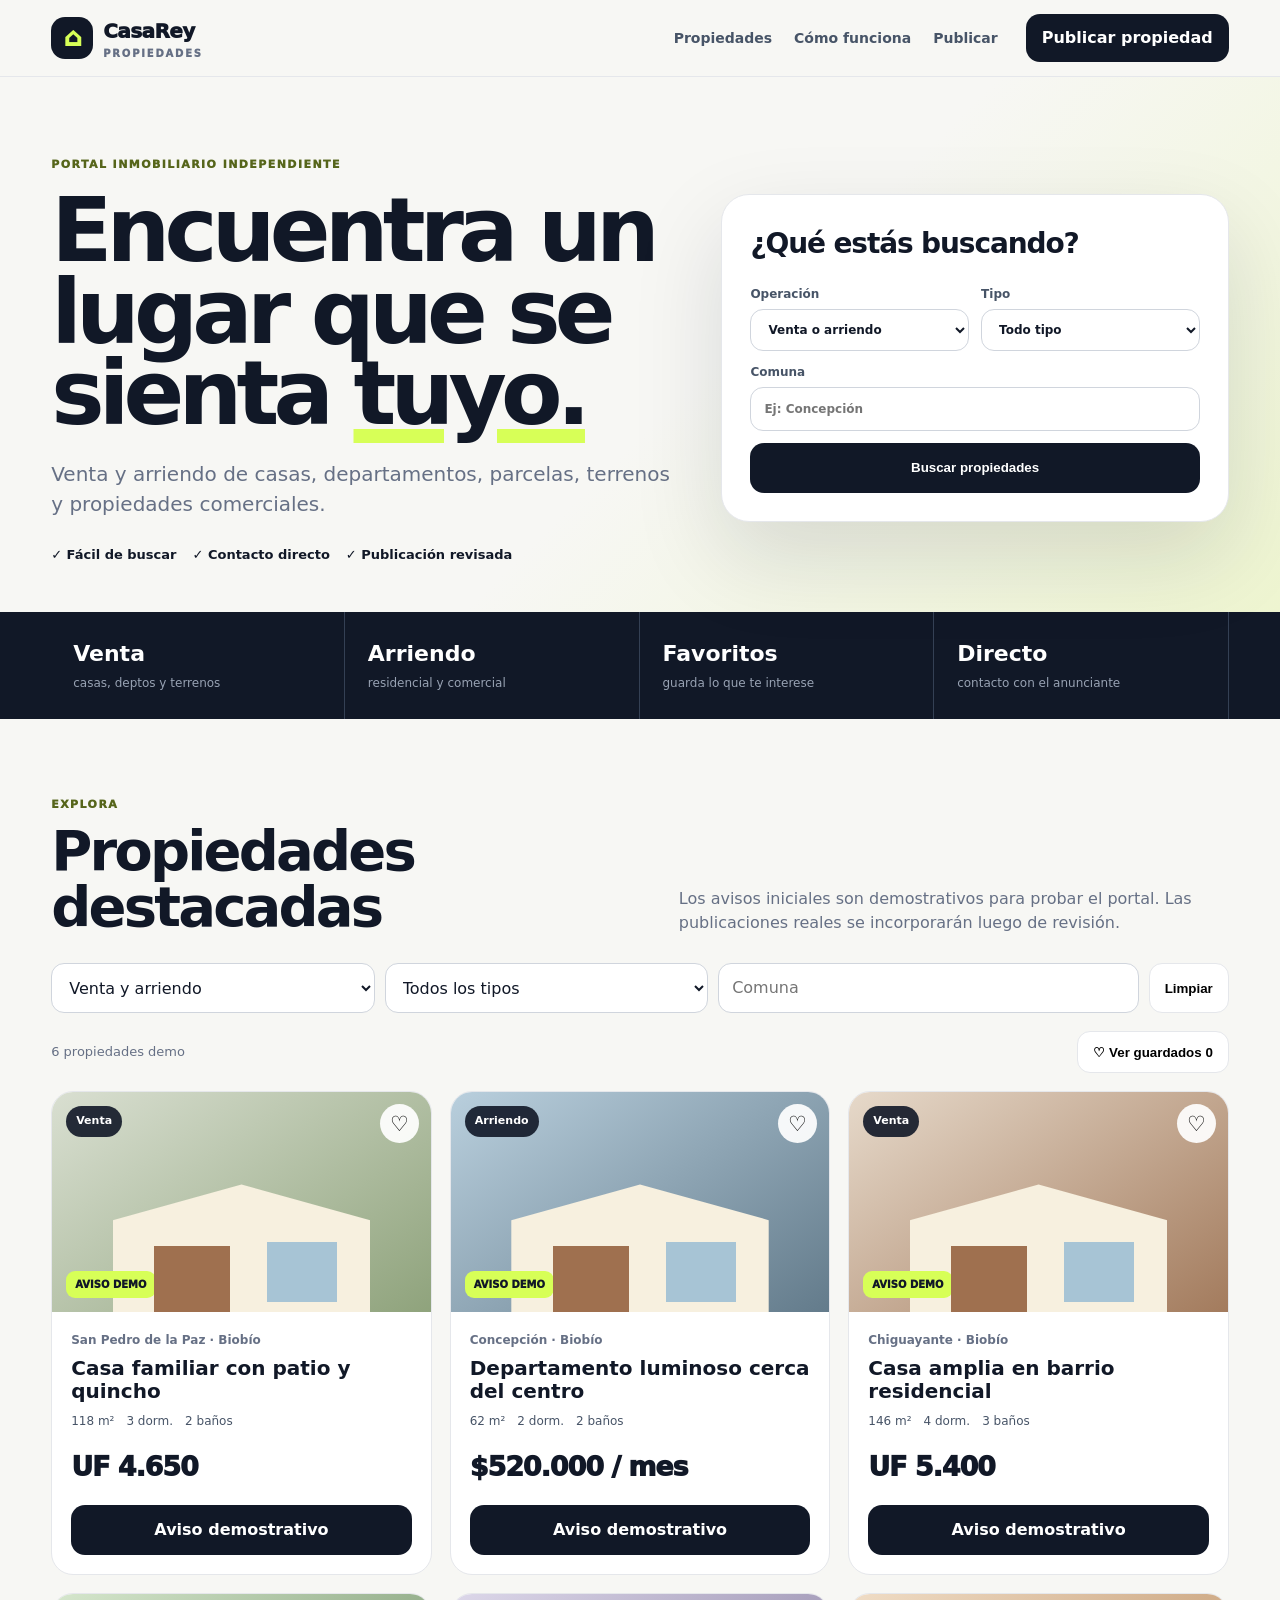
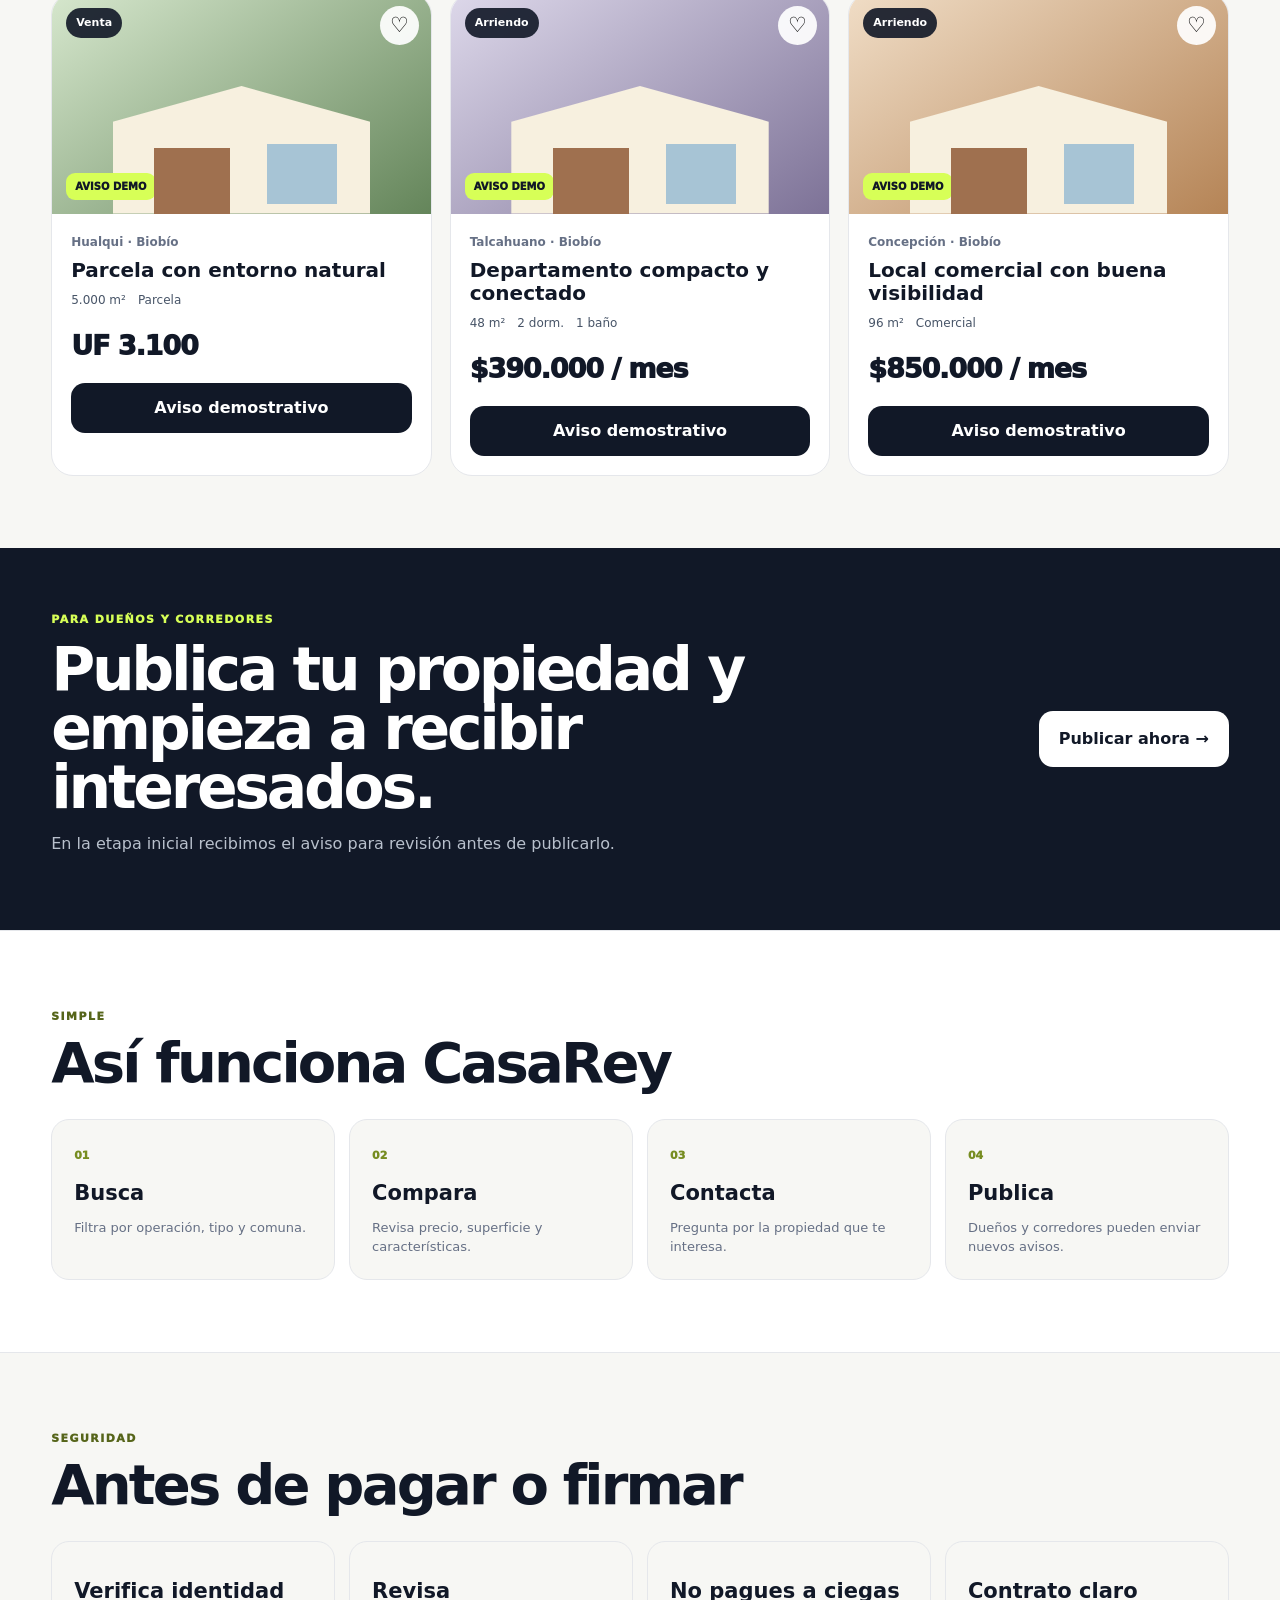
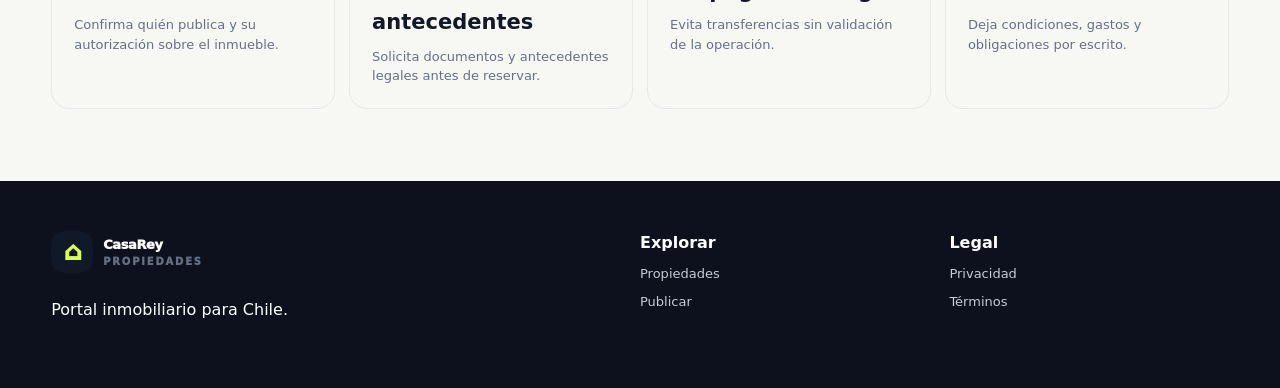
==== index.html @ 101a53eb "Polish demo listings and saved filter" ====
<!doctype html>
<html lang="es-CL"><head>
<meta charset="utf-8"><meta name="viewport" content="width=device-width,initial-scale=1">
<title>CasaRey | Casas, departamentos y arriendos en Chile</title>
<meta name="description" content="Portal para buscar y publicar casas, departamentos, parcelas, terrenos y propiedades comerciales en venta o arriendo.">
<link rel="canonical" href="https://propiedades.planfibra.cl/"><meta name="robots" content="index,follow,max-image-preview:large">
<link rel="icon" href="/assets/favicon.svg" type="image/svg+xml"><link rel="stylesheet" href="/assets/site.css?v=1">
</head><body>
<header class="top"><div class="wrap nav"><a class="brand" href="/"><span class="mark">⌂</span><span>CasaRey<small>Propiedades</small></span></a><nav><a href="#propiedades">Propiedades</a><a href="#como">Cómo funciona</a><a href="/publicar/">Publicar</a></nav><a class="publish" href="/publicar/">Publicar propiedad</a></div></header>
<main>
<section class="hero"><div class="wrap heroGrid"><div><span class="eyebrow">Portal inmobiliario independiente</span><h1>Encuentra un lugar que se sienta <em>tuyo.</em></h1><p class="lead">Venta y arriendo de casas, departamentos, parcelas, terrenos y propiedades comerciales.</p><div class="trust"><span>✓ Fácil de buscar</span><span>✓ Contacto directo</span><span>✓ Publicación revisada</span></div></div>
<aside class="heroPanel"><h2>¿Qué estás buscando?</h2><div class="searchGrid"><label>Operación<select id="heroOperation"><option value="">Venta o arriendo</option><option>Venta</option><option>Arriendo</option></select></label><label>Tipo<select id="heroType"><option value="">Todo tipo</option><option>Casa</option><option>Departamento</option><option>Parcela</option><option>Terreno</option><option>Comercial</option></select></label><label class="wide">Comuna<input id="heroCommune" placeholder="Ej: Concepción"></label><button class="primary wide" id="heroSearch">Buscar propiedades</button></div></aside></div></section>
<section class="stats"><div class="wrap statsGrid"><div><b>Venta</b><span>casas, deptos y terrenos</span></div><div><b>Arriendo</b><span>residencial y comercial</span></div><div><b>Favoritos</b><span>guarda lo que te interese</span></div><div><b>Directo</b><span>contacto con el anunciante</span></div></div></section><section id="propiedades" class="section"><div class="wrap">
<div class="sectionHead"><div><span class="eyebrow">Explora</span><h2>Propiedades destacadas</h2></div><p>Los avisos iniciales son demostrativos para probar el portal. Las publicaciones reales se incorporarán luego de revisión.</p></div>
<div class="filters"><select id="fOperation"><option value="">Venta y arriendo</option><option>Venta</option><option>Arriendo</option></select><select id="fType"><option value="">Todos los tipos</option><option>Casa</option><option>Departamento</option><option>Parcela</option><option>Terreno</option><option>Comercial</option></select><input id="fCommune" placeholder="Comuna"><button id="clearFilters">Limpiar</button></div>
<div class="resultLine"><span id="resultCount">6 propiedades demo</span><button id="savedBtn" class="savedBtn">♡ Ver guardados <b id="savedCount">0</b></button></div>
<div class="propertyGrid" id="propertyGrid">
<article class="card" data-id="CR001" data-operation="Venta" data-type="Casa" data-commune="San Pedro de la Paz"><div class="photo p1"><span class="badge">Venta</span><span class="demo">AVISO DEMO</span><button class="fav" data-fav="CR001">♡</button></div><div class="cardBody"><div class="location">San Pedro de la Paz · Biobío</div><h3>Casa familiar con patio y quincho</h3><div class="features"><span>118 m²</span><span>3 dorm.</span><span>2 baños</span></div><div class="price">UF 4.650</div><a class="primary full" href="#como">Aviso demostrativo</a></div></article>
<article class="card" data-id="CR002" data-operation="Arriendo" data-type="Departamento" data-commune="Concepción"><div class="photo p2"><span class="badge">Arriendo</span><span class="demo">AVISO DEMO</span><button class="fav" data-fav="CR002">♡</button></div><div class="cardBody"><div class="location">Concepción · Biobío</div><h3>Departamento luminoso cerca del centro</h3><div class="features"><span>62 m²</span><span>2 dorm.</span><span>2 baños</span></div><div class="price">$520.000 / mes</div><a class="primary full" href="#como">Aviso demostrativo</a></div></article>
<article class="card" data-id="CR003" data-operation="Venta" data-type="Casa" data-commune="Chiguayante"><div class="photo p3"><span class="badge">Venta</span><span class="demo">AVISO DEMO</span><button class="fav" data-fav="CR003">♡</button></div><div class="cardBody"><div class="location">Chiguayante · Biobío</div><h3>Casa amplia en barrio residencial</h3><div class="features"><span>146 m²</span><span>4 dorm.</span><span>3 baños</span></div><div class="price">UF 5.400</div><a class="primary full" href="#como">Aviso demostrativo</a></div></article>
<article class="card" data-id="CR004" data-operation="Venta" data-type="Parcela" data-commune="Hualqui"><div class="photo p4"><span class="badge">Venta</span><span class="demo">AVISO DEMO</span><button class="fav" data-fav="CR004">♡</button></div><div class="cardBody"><div class="location">Hualqui · Biobío</div><h3>Parcela con entorno natural</h3><div class="features"><span>5.000 m²</span><span>Parcela</span></div><div class="price">UF 3.100</div><a class="primary full" href="#como">Aviso demostrativo</a></div></article>
<article class="card" data-id="CR005" data-operation="Arriendo" data-type="Departamento" data-commune="Talcahuano"><div class="photo p5"><span class="badge">Arriendo</span><span class="demo">AVISO DEMO</span><button class="fav" data-fav="CR005">♡</button></div><div class="cardBody"><div class="location">Talcahuano · Biobío</div><h3>Departamento compacto y conectado</h3><div class="features"><span>48 m²</span><span>2 dorm.</span><span>1 baño</span></div><div class="price">$390.000 / mes</div><a class="primary full" href="#como">Aviso demostrativo</a></div></article>
<article class="card" data-id="CR006" data-operation="Arriendo" data-type="Comercial" data-commune="Concepción"><div class="photo p6"><span class="badge">Arriendo</span><span class="demo">AVISO DEMO</span><button class="fav" data-fav="CR006">♡</button></div><div class="cardBody"><div class="location">Concepción · Biobío</div><h3>Local comercial con buena visibilidad</h3><div class="features"><span>96 m²</span><span>Comercial</span></div><div class="price">$850.000 / mes</div><a class="primary full" href="#como">Aviso demostrativo</a></div></article>
</div></div></section><section class="ownerCta"><div class="wrap ownerGrid"><div><span class="eyebrow light">Para dueños y corredores</span><h2>Publica tu propiedad y empieza a recibir interesados.</h2><p>En la etapa inicial recibimos el aviso para revisión antes de publicarlo.</p></div><a class="whiteBtn" href="/publicar/">Publicar ahora →</a></div></section>
<section id="como" class="section alt"><div class="wrap"><div class="sectionHead"><div><span class="eyebrow">Simple</span><h2>Así funciona CasaRey</h2></div></div><div class="steps"><article><span>01</span><h3>Busca</h3><p>Filtra por operación, tipo y comuna.</p></article><article><span>02</span><h3>Compara</h3><p>Revisa precio, superficie y características.</p></article><article><span>03</span><h3>Contacta</h3><p>Pregunta por la propiedad que te interesa.</p></article><article><span>04</span><h3>Publica</h3><p>Dueños y corredores pueden enviar nuevos avisos.</p></article></div></div></section>
<section class="section"><div class="wrap"><div class="sectionHead"><div><span class="eyebrow">Seguridad</span><h2>Antes de pagar o firmar</h2></div></div><div class="steps"><article><h3>Verifica identidad</h3><p>Confirma quién publica y su autorización sobre el inmueble.</p></article><article><h3>Revisa antecedentes</h3><p>Solicita documentos y antecedentes legales antes de reservar.</p></article><article><h3>No pagues a ciegas</h3><p>Evita transferencias sin validación de la operación.</p></article><article><h3>Contrato claro</h3><p>Deja condiciones, gastos y obligaciones por escrito.</p></article></div></div></section>
</main>
<footer><div class="wrap footerGrid"><div><a class="brand footerBrand" href="/"><span class="mark">⌂</span><span>CasaRey<small>Propiedades</small></span></a><p>Portal inmobiliario para Chile.</p></div><div><b>Explorar</b><a href="#propiedades">Propiedades</a><a href="/publicar/">Publicar</a></div><div><b>Legal</b><a href="/legal/privacidad/">Privacidad</a><a href="/legal/terminos/">Términos</a></div></div></footer>
<script src="/assets/app.js?v=1" defer></script>
</body></html>
---- assets/site.css ----
:root{--ink:#111827;--muted:#667085;--bg:#f7f7f4;--panel:#fff;--line:#e5e7eb;--accent:#d7ff57;--radius:22px}*{box-sizing:border-box}html{scroll-behavior:smooth}body{margin:0;background:var(--bg);color:var(--ink);font-family:Inter,ui-sans-serif,system-ui,-apple-system,Segoe UI,Roboto,Arial,sans-serif;line-height:1.5}.wrap{width:min(1180px,92%);margin:auto}a{color:inherit}.top{position:sticky;top:0;z-index:30;background:rgba(247,247,244,.94);backdrop-filter:blur(16px);border-bottom:1px solid var(--line)}.nav{height:76px;display:flex;align-items:center;gap:28px}.brand{display:flex;align-items:center;gap:10px;text-decoration:none;font-weight:950;font-size:20px;letter-spacing:-.03em}.brand small{display:block;font-size:10px;letter-spacing:.18em;text-transform:uppercase;color:var(--muted)}.mark{display:grid;place-items:center;width:42px;height:42px;border-radius:14px;background:var(--ink);color:var(--accent);font-size:25px}.nav nav{display:flex;align-items:center;gap:22px;margin-left:auto}.nav nav a{font-size:14px;font-weight:750;text-decoration:none;color:#475467}.publish,.primary,.whiteBtn{display:inline-flex;align-items:center;justify-content:center;border:0;border-radius:14px;font-weight:900;text-decoration:none;cursor:pointer}.publish{padding:12px 16px;background:var(--ink);color:#fff}.hero{padding:74px 0 48px;background:linear-gradient(135deg,#f7f7f4 55%,#eef5d0)}.heroGrid{display:grid;grid-template-columns:1.1fr .9fr;gap:50px;align-items:center}.eyebrow{display:inline-block;font-size:11px;font-weight:950;letter-spacing:.13em;text-transform:uppercase;color:#56651a}.eyebrow.light{color:var(--accent)}h1{font-size:clamp(52px,7vw,90px);line-height:.91;letter-spacing:-.065em;margin:15px 0 24px;max-width:760px}h1 em{font-style:normal;text-decoration:underline;text-decoration-color:var(--accent);text-decoration-thickness:.16em;text-underline-offset:.06em}.lead{font-size:20px;color:var(--muted);max-width:700px}.trust{display:flex;gap:16px;flex-wrap:wrap;margin-top:26px;font-size:13px;font-weight:800}.heroPanel{padding:28px;background:#fff;border:1px solid var(--line);border-radius:28px;box-shadow:0 35px 90px rgba(17,24,39,.13)}.heroPanel h2{font-size:28px;margin:0 0 20px;letter-spacing:-.04em}.searchGrid{display:grid;grid-template-columns:1fr 1fr;gap:12px}.searchGrid .wide{grid-column:1/-1}label{display:grid;gap:6px;font-size:12px;font-weight:850;color:#475467}input,select,textarea{width:100%;border:1px solid #d0d5dd;background:#fff;border-radius:13px;padding:12px 13px;font:inherit;color:var(--ink);outline:none}.primary{min-height:50px;padding:0 18px;background:var(--ink);color:#fff}.full{width:100%}.stats{background:var(--ink);color:#fff}.statsGrid{display:grid;grid-template-columns:repeat(4,1fr);gap:1px}.statsGrid>div{padding:25px 22px;border-right:1px solid #344054}.stats b{display:block;font-size:22px}.stats span{font-size:12px;color:#98a2b3}.section{padding:72px 0}.section.alt{background:#fff;border-block:1px solid var(--line)}.sectionHead{display:flex;justify-content:space-between;align-items:end;gap:30px;margin-bottom:28px}.sectionHead h2{font-size:clamp(34px,4.5vw,56px);line-height:1;letter-spacing:-.05em;margin:8px 0 0}.sectionHead p{max-width:550px;color:var(--muted);margin:0}.filters{display:grid;grid-template-columns:1fr 1fr 1.3fr auto;gap:10px;margin-bottom:14px}.filters button,.savedBtn{border:1px solid var(--line);border-radius:13px;background:#fff;padding:0 15px;font-weight:800;cursor:pointer}.savedBtn{min-height:42px}.resultLine{display:flex;justify-content:space-between;align-items:center;margin:18px 0;color:var(--muted);font-size:13px}.propertyGrid{display:grid;grid-template-columns:repeat(3,1fr);gap:18px}.card{background:#fff;border:1px solid var(--line);border-radius:var(--radius);overflow:hidden;transition:.2s transform,.2s box-shadow}.card:hover{transform:translateY(-3px);box-shadow:0 20px 50px rgba(17,24,39,.09)}.photo{height:220px;position:relative;overflow:hidden;background:linear-gradient(145deg,#d9dfd1,#8fa37c)}.photo:before{content:"";position:absolute;left:16%;right:16%;bottom:0;height:58%;background:#f7f0df;clip-path:polygon(0 28%,50% 0,100% 28%,100% 100%,0 100%)}.photo:after{content:"";position:absolute;left:27%;bottom:0;width:20%;height:30%;background:#9f704f;box-shadow:110px -7px 0 -3px #a7c4d5}.photo.p2{background:linear-gradient(145deg,#b9cfdd,#637b8b)}.photo.p3{background:linear-gradient(145deg,#e6d9ca,#a37b5d)}.photo.p4{background:linear-gradient(145deg,#d6e7cd,#64855a)}.photo.p5{background:linear-gradient(145deg,#ddd8ea,#7d7297)}.photo.p6{background:linear-gradient(145deg,#f0ddc6,#b58456)}.badge{position:absolute;top:14px;left:14px;background:rgba(17,24,39,.9);color:#fff;padding:7px 10px;border-radius:999px;font-size:11px;font-weight:900}.demo{position:absolute;bottom:14px;left:14px;background:var(--accent);padding:6px 9px;border-radius:9px;font-size:10px;font-weight:950}.fav{position:absolute;top:12px;right:12px;width:39px;height:39px;border:0;border-radius:50%;background:rgba(255,255,255,.92);font-size:21px;cursor:pointer}.fav.active{background:var(--accent)}.cardBody{padding:19px}.location{font-size:12px;color:var(--muted);font-weight:750}.card h3{font-size:20px;line-height:1.15;margin:8px 0 9px}.features{display:flex;gap:12px;flex-wrap:wrap;font-size:12px;color:#475467}.price{font-size:27px;font-weight:950;letter-spacing:-.04em;margin:17px 0}.ownerCta{padding:58px 0;background:var(--ink);color:#fff}.ownerGrid{display:flex;align-items:center;justify-content:space-between;gap:40px}.ownerCta h2{font-size:clamp(34px,5vw,60px);letter-spacing:-.055em;line-height:.98;margin:10px 0 14px;max-width:850px}.ownerCta p{color:#b8c0cc}.whiteBtn{background:#fff;color:var(--ink);padding:16px 20px;white-space:nowrap}.steps{display:grid;grid-template-columns:repeat(4,1fr);gap:14px}.steps article{padding:22px;border:1px solid var(--line);border-radius:18px;background:var(--bg)}.steps span{font-size:11px;font-weight:950;color:#778d21}.steps h3{font-size:21px;margin:12px 0 8px}.steps p{color:var(--muted);font-size:13px;margin:0}footer{padding:50px 0;background:#0c111d;color:#fff}.footerGrid{display:grid;grid-template-columns:2fr 1fr 1fr;gap:30px}.footerGrid>div{display:grid;align-content:start;gap:9px}.footerGrid a{font-size:13px;color:#c6cbd4;text-decoration:none}.footerBrand{color:#fff!important}@media(max-width:950px){.heroGrid{grid-template-columns:1fr}.propertyGrid{grid-template-columns:1fr 1fr}.filters{grid-template-columns:1fr 1fr}.steps{grid-template-columns:1fr 1fr}.nav nav{display:none}}@media(max-width:640px){.hero{padding-top:48px}.heroPanel{padding:20px}.searchGrid,.propertyGrid,.steps,.statsGrid,.footerGrid{grid-template-columns:1fr}.statsGrid>div{border-right:0;border-bottom:1px solid #344054}.filters{grid-template-columns:1fr}.sectionHead,.ownerGrid{display:block}.sectionHead p{margin-top:12px}.whiteBtn{margin-top:16px}.publish{font-size:12px;padding:10px 12px}.photo{height:200px}}
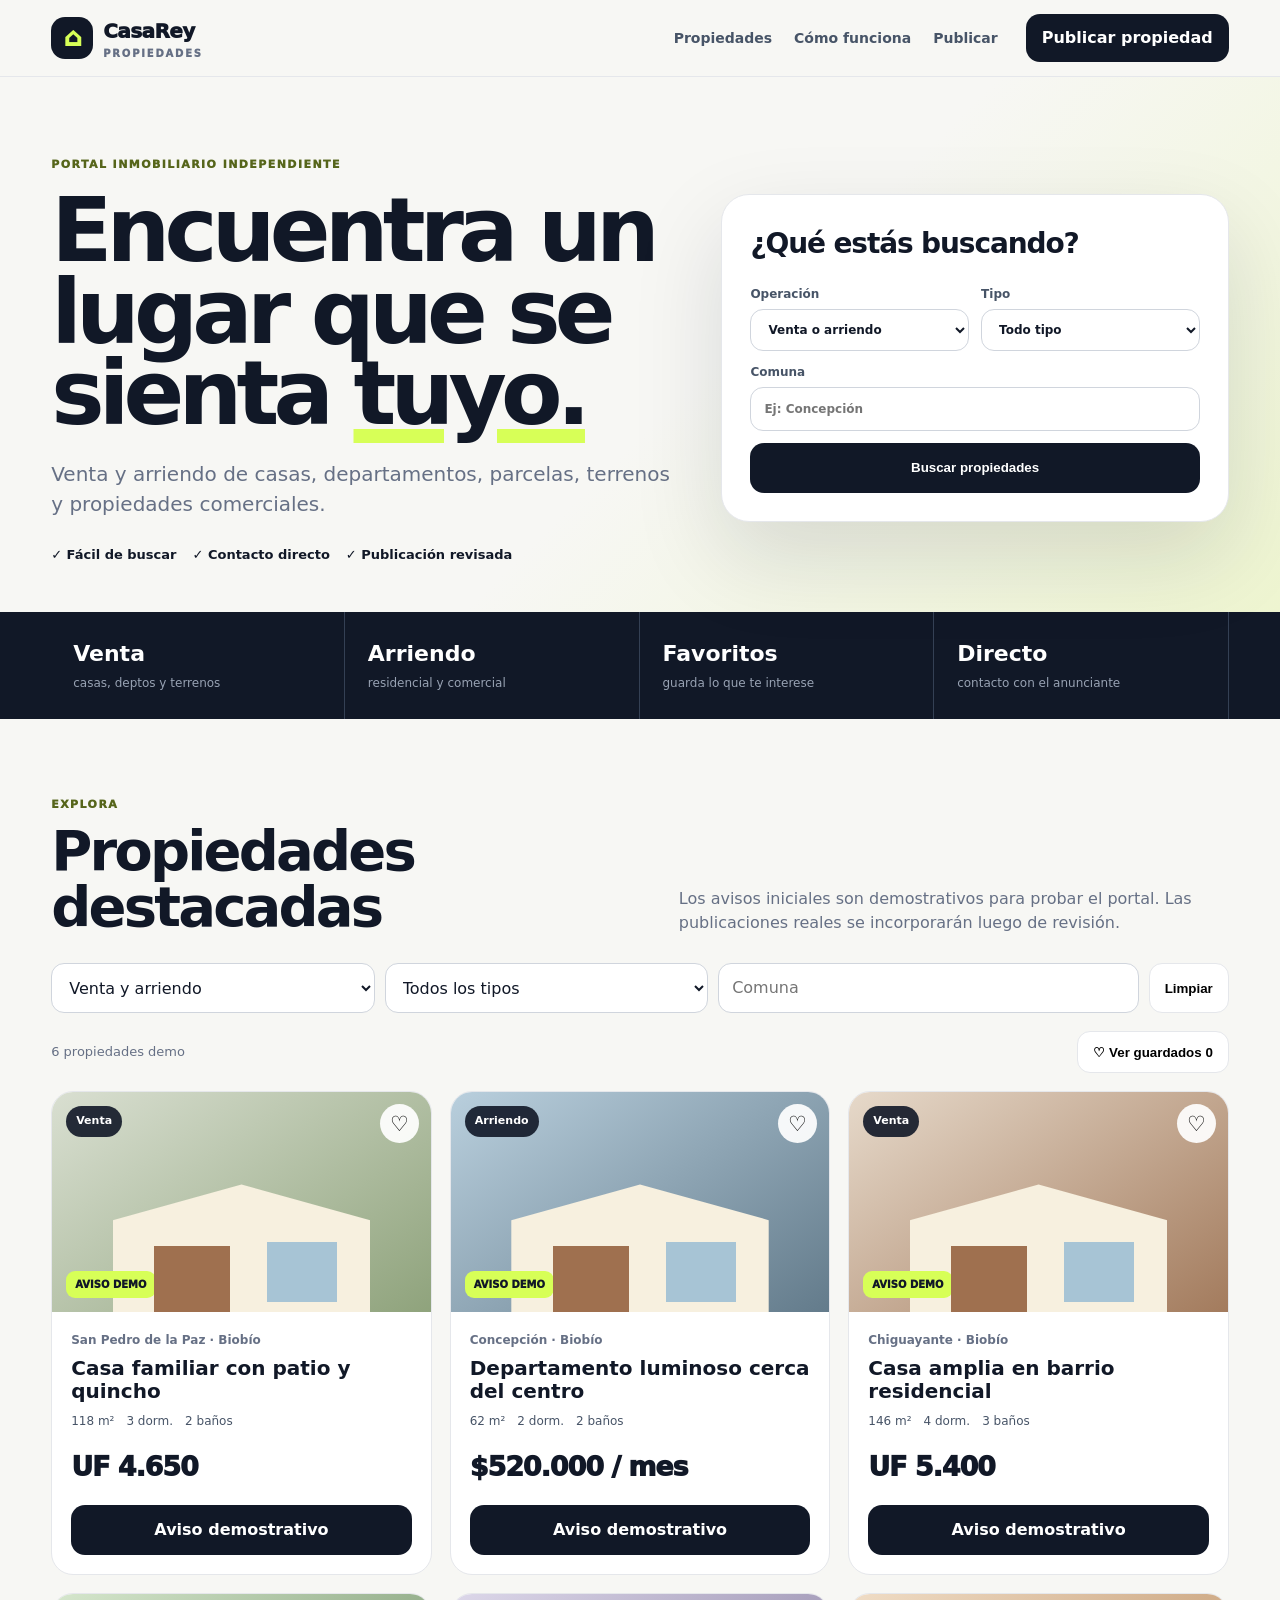
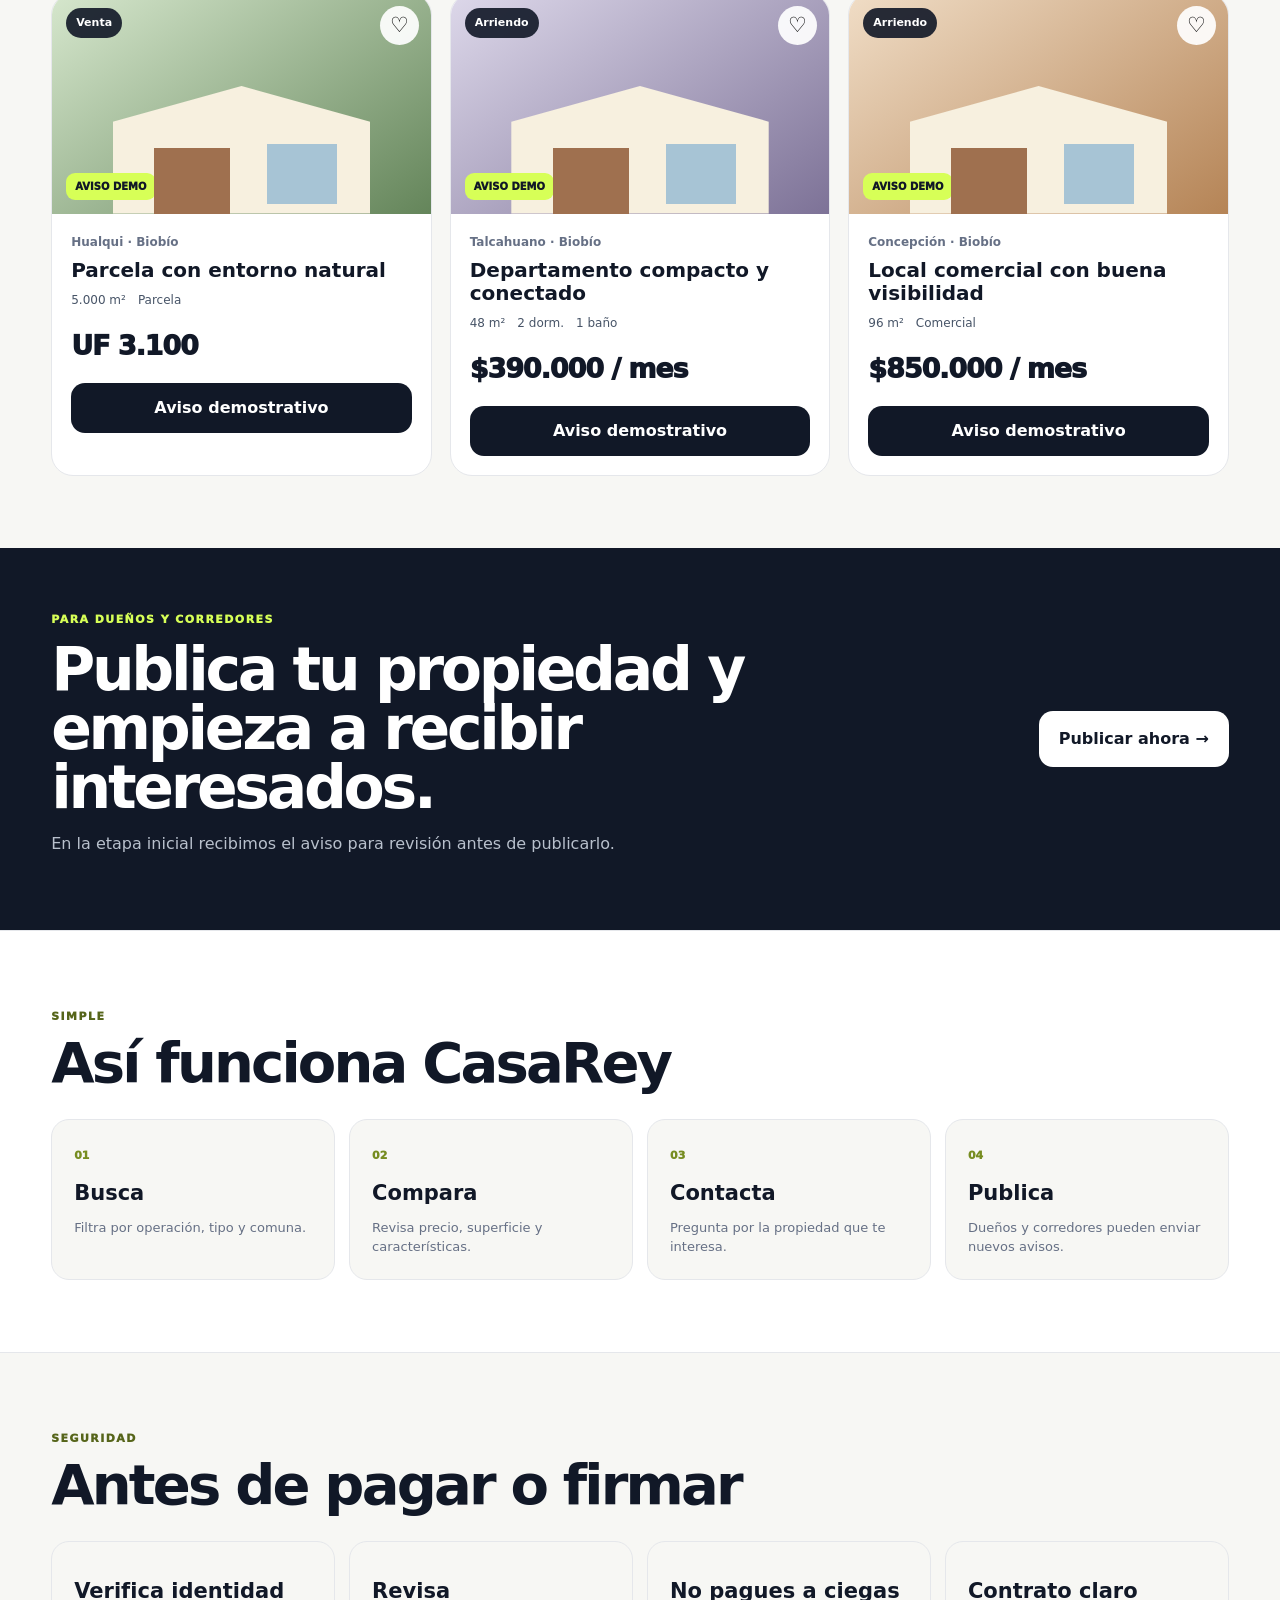
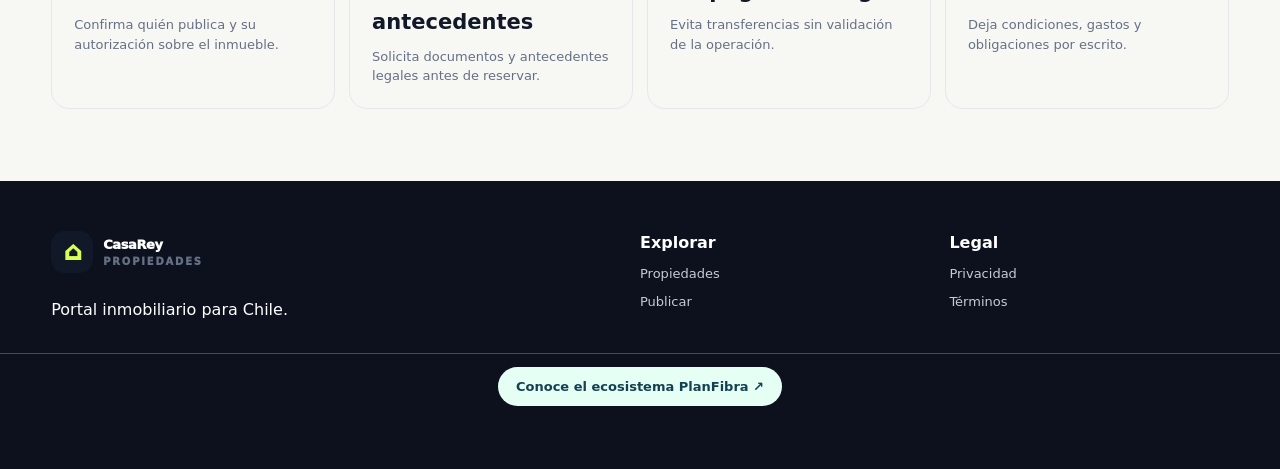
==== commit 86ef6eff: "Add ecosystem link to CasaRey site footers" ====
--- a/index.html
+++ b/index.html
@@ -25,6 +25,6 @@
 <section id="como" class="section alt"><div class="wrap"><div class="sectionHead"><div><span class="eyebrow">Simple</span><h2>Así funciona CasaRey</h2></div></div><div class="steps"><article><span>01</span><h3>Busca</h3><p>Filtra por operación, tipo y comuna.</p></article><article><span>02</span><h3>Compara</h3><p>Revisa precio, superficie y características.</p></article><article><span>03</span><h3>Contacta</h3><p>Pregunta por la propiedad que te interesa.</p></article><article><span>04</span><h3>Publica</h3><p>Dueños y corredores pueden enviar nuevos avisos.</p></article></div></div></section>
 <section class="section"><div class="wrap"><div class="sectionHead"><div><span class="eyebrow">Seguridad</span><h2>Antes de pagar o firmar</h2></div></div><div class="steps"><article><h3>Verifica identidad</h3><p>Confirma quién publica y su autorización sobre el inmueble.</p></article><article><h3>Revisa antecedentes</h3><p>Solicita documentos y antecedentes legales antes de reservar.</p></article><article><h3>No pagues a ciegas</h3><p>Evita transferencias sin validación de la operación.</p></article><article><h3>Contrato claro</h3><p>Deja condiciones, gastos y obligaciones por escrito.</p></article></div></div></section>
 </main>
-<footer><div class="wrap footerGrid"><div><a class="brand footerBrand" href="/"><span class="mark">⌂</span><span>CasaRey<small>Propiedades</small></span></a><p>Portal inmobiliario para Chile.</p></div><div><b>Explorar</b><a href="#propiedades">Propiedades</a><a href="/publicar/">Publicar</a></div><div><b>Legal</b><a href="/legal/privacidad/">Privacidad</a><a href="/legal/terminos/">Términos</a></div></div></footer>
+<footer><div class="wrap footerGrid"><div><a class="brand footerBrand" href="/"><span class="mark">⌂</span><span>CasaRey<small>Propiedades</small></span></a><p>Portal inmobiliario para Chile.</p></div><div><b>Explorar</b><a href="#propiedades">Propiedades</a><a href="/publicar/">Publicar</a></div><div><b>Legal</b><a href="/legal/privacidad/">Privacidad</a><a href="/legal/terminos/">Términos</a></div></div><div data-pf-eco-footer="20261016" style="grid-column:1/-1;width:100%;text-align:center;margin:15px auto 0;padding:13px 10px;border-top:1px solid rgba(180,195,210,.32)"><a href="https://planfibra.cl/ecosistema/" style="display:inline-block;padding:10px 18px;border-radius:90px;background:#e6fff4;color:#134153;text-decoration:none;font:700 13px/1.5 system-ui,Segoe UI,sans-serif">Conoce el ecosistema PlanFibra ↗</a></div></footer>
 <script src="/assets/app.js?v=1" defer></script>
 </body></html>
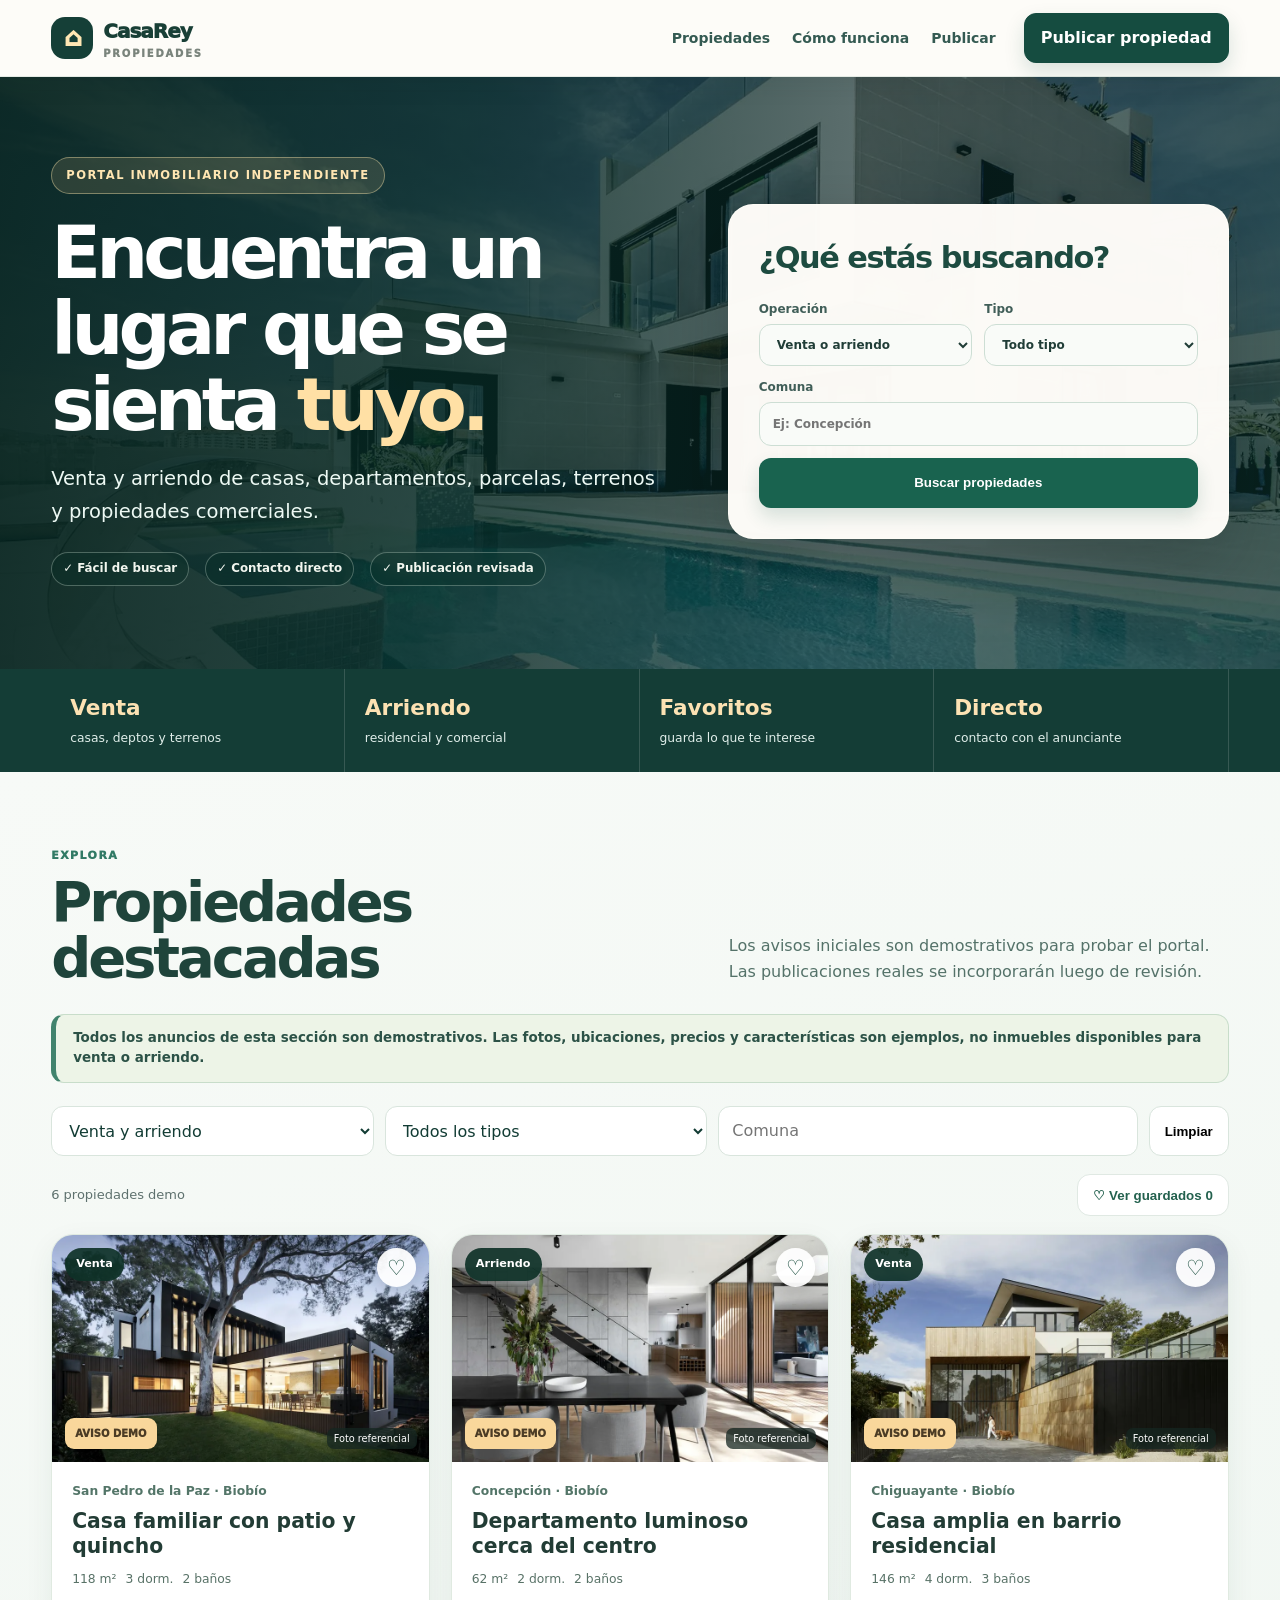
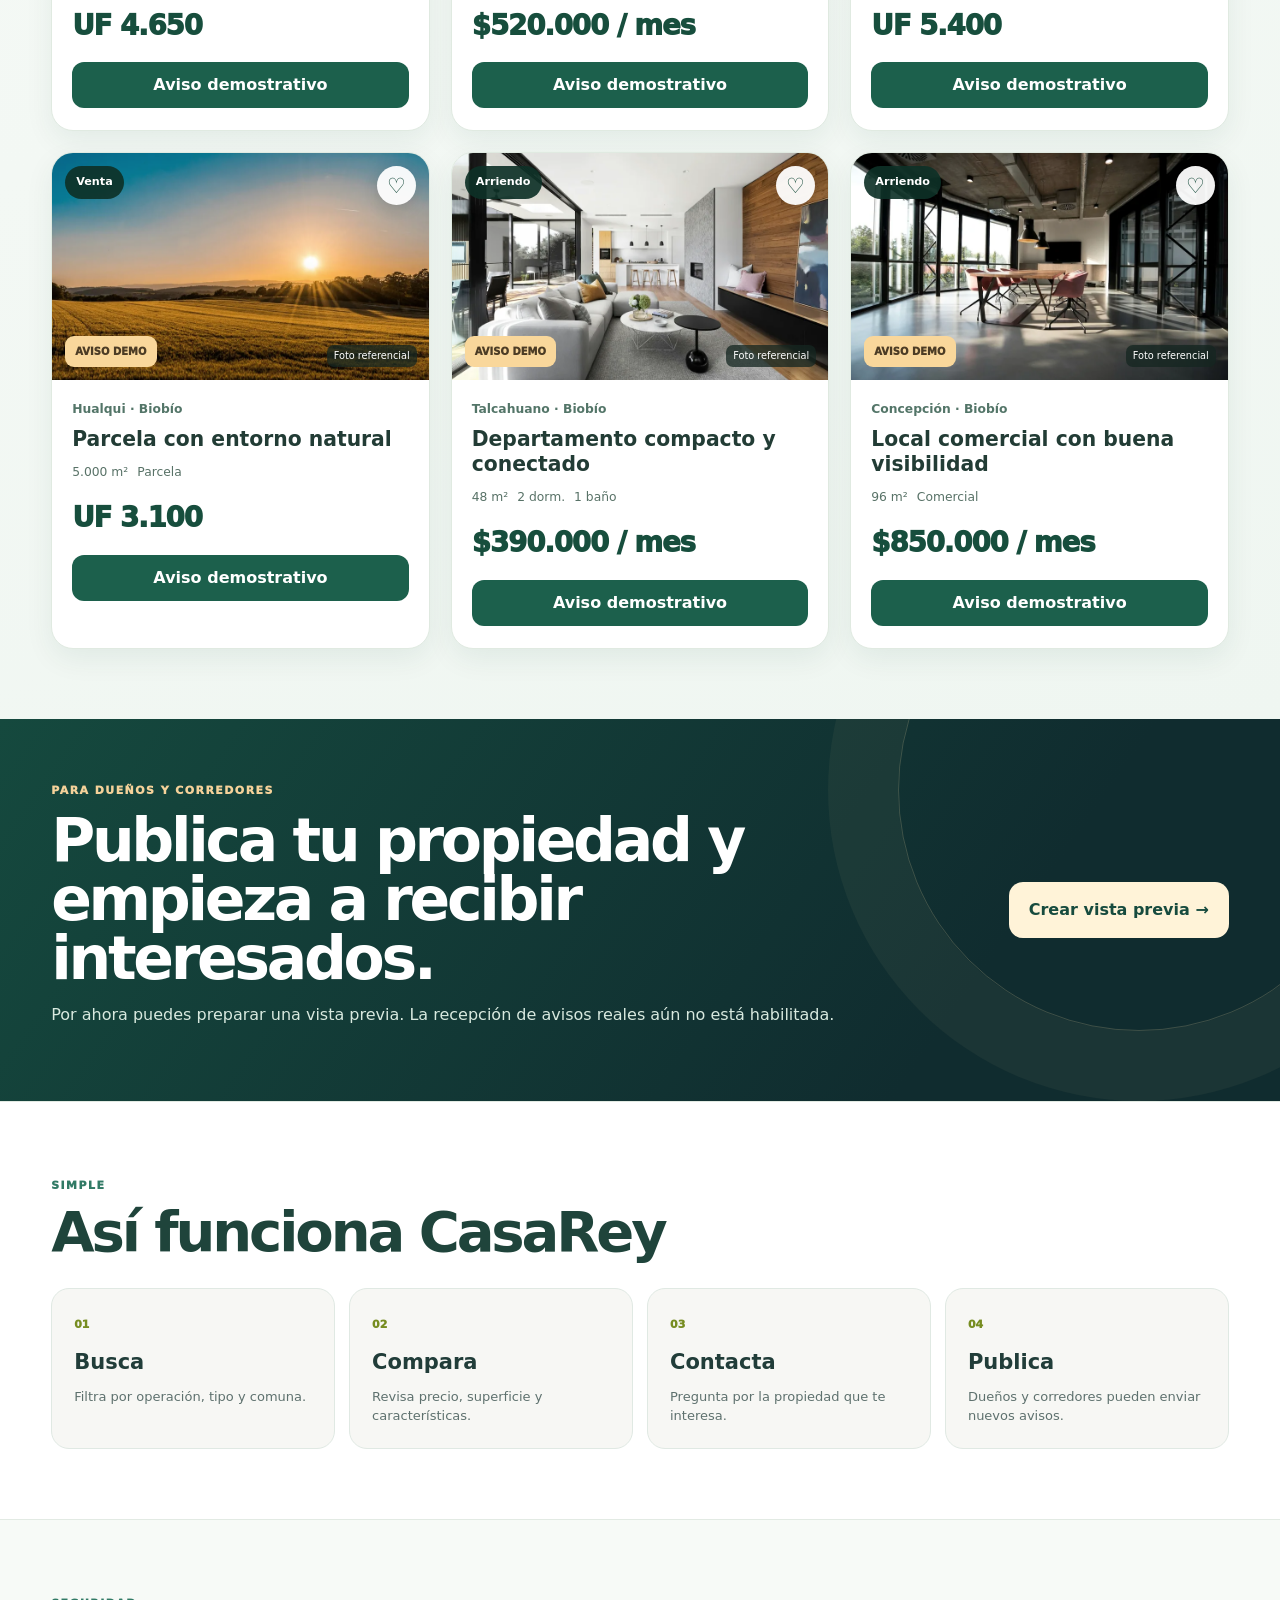
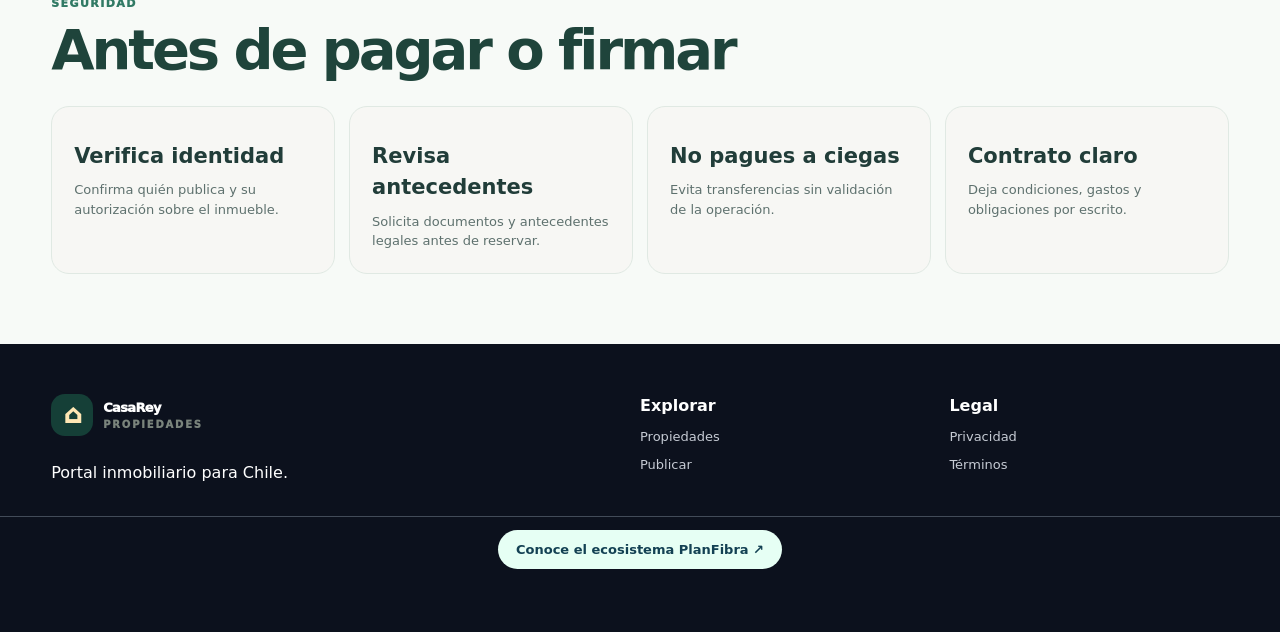
==== commit 2f8d4102: "feat(casarey): fotos ilustrativas exclusivas y disenio inmobiliario accesible" ====
--- a/index.html
+++ b/index.html
@@ -5,26 +5,27 @@
 <meta name="description" content="Portal para buscar y publicar casas, departamentos, parcelas, terrenos y propiedades comerciales en venta o arriendo.">
 <link rel="canonical" href="https://propiedades.planfibra.cl/"><meta name="robots" content="index,follow,max-image-preview:large">
 <link rel="icon" href="/assets/favicon.svg" type="image/svg+xml"><link rel="stylesheet" href="/assets/site.css?v=1">
-</head><body>
+<link rel="stylesheet" href="/assets/casarey-n36-20261104/theme.css?v=20261104a"></head><body class="cr36-home">
 <header class="top"><div class="wrap nav"><a class="brand" href="/"><span class="mark">⌂</span><span>CasaRey<small>Propiedades</small></span></a><nav><a href="#propiedades">Propiedades</a><a href="#como">Cómo funciona</a><a href="/publicar/">Publicar</a></nav><a class="publish" href="/publicar/">Publicar propiedad</a></div></header>
 <main>
-<section class="hero"><div class="wrap heroGrid"><div><span class="eyebrow">Portal inmobiliario independiente</span><h1>Encuentra un lugar que se sienta <em>tuyo.</em></h1><p class="lead">Venta y arriendo de casas, departamentos, parcelas, terrenos y propiedades comerciales.</p><div class="trust"><span>✓ Fácil de buscar</span><span>✓ Contacto directo</span><span>✓ Publicación revisada</span></div></div>
+<section class="hero"><div class="cr36-hero-photo" aria-hidden="true"><img src="/assets/casarey-n36-20261104/hero-casa.webp" width="1650" height="1100" alt="" fetchpriority="high" decoding="async"></div><div class="wrap heroGrid"><div><span class="eyebrow">Portal inmobiliario independiente</span><h1>Encuentra un lugar que se sienta <em>tuyo.</em></h1><p class="lead">Venta y arriendo de casas, departamentos, parcelas, terrenos y propiedades comerciales.</p><div class="trust"><span>✓ Fácil de buscar</span><span>✓ Contacto directo</span><span>✓ Publicación revisada</span></div></div>
 <aside class="heroPanel"><h2>¿Qué estás buscando?</h2><div class="searchGrid"><label>Operación<select id="heroOperation"><option value="">Venta o arriendo</option><option>Venta</option><option>Arriendo</option></select></label><label>Tipo<select id="heroType"><option value="">Todo tipo</option><option>Casa</option><option>Departamento</option><option>Parcela</option><option>Terreno</option><option>Comercial</option></select></label><label class="wide">Comuna<input id="heroCommune" placeholder="Ej: Concepción"></label><button class="primary wide" id="heroSearch">Buscar propiedades</button></div></aside></div></section>
 <section class="stats"><div class="wrap statsGrid"><div><b>Venta</b><span>casas, deptos y terrenos</span></div><div><b>Arriendo</b><span>residencial y comercial</span></div><div><b>Favoritos</b><span>guarda lo que te interese</span></div><div><b>Directo</b><span>contacto con el anunciante</span></div></div></section><section id="propiedades" class="section"><div class="wrap">
 <div class="sectionHead"><div><span class="eyebrow">Explora</span><h2>Propiedades destacadas</h2></div><p>Los avisos iniciales son demostrativos para probar el portal. Las publicaciones reales se incorporarán luego de revisión.</p></div>
-<div class="filters"><select id="fOperation"><option value="">Venta y arriendo</option><option>Venta</option><option>Arriendo</option></select><select id="fType"><option value="">Todos los tipos</option><option>Casa</option><option>Departamento</option><option>Parcela</option><option>Terreno</option><option>Comercial</option></select><input id="fCommune" placeholder="Comuna"><button id="clearFilters">Limpiar</button></div>
+<p class="cr36-demo-note" role="note">Todos los anuncios de esta secci&#243;n son demostrativos. Las fotos, ubicaciones, precios y caracter&#237;sticas son ejemplos, no inmuebles disponibles para venta o arriendo.</p><div class="filters"><select id="fOperation"><option value="">Venta y arriendo</option><option>Venta</option><option>Arriendo</option></select><select id="fType"><option value="">Todos los tipos</option><option>Casa</option><option>Departamento</option><option>Parcela</option><option>Terreno</option><option>Comercial</option></select><input id="fCommune" placeholder="Comuna"><button id="clearFilters">Limpiar</button></div>
 <div class="resultLine"><span id="resultCount">6 propiedades demo</span><button id="savedBtn" class="savedBtn">♡ Ver guardados <b id="savedCount">0</b></button></div>
 <div class="propertyGrid" id="propertyGrid">
-<article class="card" data-id="CR001" data-operation="Venta" data-type="Casa" data-commune="San Pedro de la Paz"><div class="photo p1"><span class="badge">Venta</span><span class="demo">AVISO DEMO</span><button class="fav" data-fav="CR001">♡</button></div><div class="cardBody"><div class="location">San Pedro de la Paz · Biobío</div><h3>Casa familiar con patio y quincho</h3><div class="features"><span>118 m²</span><span>3 dorm.</span><span>2 baños</span></div><div class="price">UF 4.650</div><a class="primary full" href="#como">Aviso demostrativo</a></div></article>
-<article class="card" data-id="CR002" data-operation="Arriendo" data-type="Departamento" data-commune="Concepción"><div class="photo p2"><span class="badge">Arriendo</span><span class="demo">AVISO DEMO</span><button class="fav" data-fav="CR002">♡</button></div><div class="cardBody"><div class="location">Concepción · Biobío</div><h3>Departamento luminoso cerca del centro</h3><div class="features"><span>62 m²</span><span>2 dorm.</span><span>2 baños</span></div><div class="price">$520.000 / mes</div><a class="primary full" href="#como">Aviso demostrativo</a></div></article>
-<article class="card" data-id="CR003" data-operation="Venta" data-type="Casa" data-commune="Chiguayante"><div class="photo p3"><span class="badge">Venta</span><span class="demo">AVISO DEMO</span><button class="fav" data-fav="CR003">♡</button></div><div class="cardBody"><div class="location">Chiguayante · Biobío</div><h3>Casa amplia en barrio residencial</h3><div class="features"><span>146 m²</span><span>4 dorm.</span><span>3 baños</span></div><div class="price">UF 5.400</div><a class="primary full" href="#como">Aviso demostrativo</a></div></article>
-<article class="card" data-id="CR004" data-operation="Venta" data-type="Parcela" data-commune="Hualqui"><div class="photo p4"><span class="badge">Venta</span><span class="demo">AVISO DEMO</span><button class="fav" data-fav="CR004">♡</button></div><div class="cardBody"><div class="location">Hualqui · Biobío</div><h3>Parcela con entorno natural</h3><div class="features"><span>5.000 m²</span><span>Parcela</span></div><div class="price">UF 3.100</div><a class="primary full" href="#como">Aviso demostrativo</a></div></article>
-<article class="card" data-id="CR005" data-operation="Arriendo" data-type="Departamento" data-commune="Talcahuano"><div class="photo p5"><span class="badge">Arriendo</span><span class="demo">AVISO DEMO</span><button class="fav" data-fav="CR005">♡</button></div><div class="cardBody"><div class="location">Talcahuano · Biobío</div><h3>Departamento compacto y conectado</h3><div class="features"><span>48 m²</span><span>2 dorm.</span><span>1 baño</span></div><div class="price">$390.000 / mes</div><a class="primary full" href="#como">Aviso demostrativo</a></div></article>
-<article class="card" data-id="CR006" data-operation="Arriendo" data-type="Comercial" data-commune="Concepción"><div class="photo p6"><span class="badge">Arriendo</span><span class="demo">AVISO DEMO</span><button class="fav" data-fav="CR006">♡</button></div><div class="cardBody"><div class="location">Concepción · Biobío</div><h3>Local comercial con buena visibilidad</h3><div class="features"><span>96 m²</span><span>Comercial</span></div><div class="price">$850.000 / mes</div><a class="primary full" href="#como">Aviso demostrativo</a></div></article>
-</div></div></section><section class="ownerCta"><div class="wrap ownerGrid"><div><span class="eyebrow light">Para dueños y corredores</span><h2>Publica tu propiedad y empieza a recibir interesados.</h2><p>En la etapa inicial recibimos el aviso para revisión antes de publicarlo.</p></div><a class="whiteBtn" href="/publicar/">Publicar ahora →</a></div></section>
+<article class="card" data-id="CR001" data-operation="Venta" data-type="Casa" data-commune="San Pedro de la Paz"><div class="photo p1"><img class="cr36-listing-img" src="/assets/casarey-n36-20261104/demo-casa-familiar.webp" alt="Casa de dise&#241;o moderno, fotograf&#237;a ilustrativa de un aviso de ejemplo" width="880" height="610" loading="lazy" decoding="async"><span class="cr36-photo-credit">Foto referencial</span><span class="badge">Venta</span><span class="demo">AVISO DEMO</span><button class="fav" data-fav="CR001">♡</button></div><div class="cardBody"><div class="location">San Pedro de la Paz · Biobío</div><h3>Casa familiar con patio y quincho</h3><div class="features"><span>118 m²</span><span>3 dorm.</span><span>2 baños</span></div><div class="price">UF 4.650</div><a class="primary full" href="#como">Aviso demostrativo</a></div></article>
+<article class="card" data-id="CR002" data-operation="Arriendo" data-type="Departamento" data-commune="Concepción"><div class="photo p2"><img class="cr36-listing-img" src="/assets/casarey-n36-20261104/demo-departamento.webp" alt="Interior de departamento moderno, fotograf&#237;a ilustrativa de un aviso de ejemplo" width="880" height="610" loading="lazy" decoding="async"><span class="cr36-photo-credit">Foto referencial</span><span class="badge">Arriendo</span><span class="demo">AVISO DEMO</span><button class="fav" data-fav="CR002">♡</button></div><div class="cardBody"><div class="location">Concepción · Biobío</div><h3>Departamento luminoso cerca del centro</h3><div class="features"><span>62 m²</span><span>2 dorm.</span><span>2 baños</span></div><div class="price">$520.000 / mes</div><a class="primary full" href="#como">Aviso demostrativo</a></div></article>
+<article class="card" data-id="CR003" data-operation="Venta" data-type="Casa" data-commune="Chiguayante"><div class="photo p3"><img class="cr36-listing-img" src="/assets/casarey-n36-20261104/demo-casa-residencial.webp" alt="Vivienda residencial con fachada contempor&#225;nea, imagen ilustrativa" width="880" height="610" loading="lazy" decoding="async"><span class="cr36-photo-credit">Foto referencial</span><span class="badge">Venta</span><span class="demo">AVISO DEMO</span><button class="fav" data-fav="CR003">♡</button></div><div class="cardBody"><div class="location">Chiguayante · Biobío</div><h3>Casa amplia en barrio residencial</h3><div class="features"><span>146 m²</span><span>4 dorm.</span><span>3 baños</span></div><div class="price">UF 5.400</div><a class="primary full" href="#como">Aviso demostrativo</a></div></article>
+<article class="card" data-id="CR004" data-operation="Venta" data-type="Parcela" data-commune="Hualqui"><div class="photo p4"><img class="cr36-listing-img" src="/assets/casarey-n36-20261104/demo-parcela.webp" alt="Terreno abierto de campo al atardecer, imagen referencial de parcela" width="880" height="610" loading="lazy" decoding="async"><span class="cr36-photo-credit">Foto referencial</span><span class="badge">Venta</span><span class="demo">AVISO DEMO</span><button class="fav" data-fav="CR004">♡</button></div><div class="cardBody"><div class="location">Hualqui · Biobío</div><h3>Parcela con entorno natural</h3><div class="features"><span>5.000 m²</span><span>Parcela</span></div><div class="price">UF 3.100</div><a class="primary full" href="#como">Aviso demostrativo</a></div></article>
+<article class="card" data-id="CR005" data-operation="Arriendo" data-type="Departamento" data-commune="Talcahuano"><div class="photo p5"><img class="cr36-listing-img" src="/assets/casarey-n36-20261104/demo-depto-compacto.webp" alt="Sala de estar de un departamento, imagen ilustrativa" width="880" height="610" loading="lazy" decoding="async"><span class="cr36-photo-credit">Foto referencial</span><span class="badge">Arriendo</span><span class="demo">AVISO DEMO</span><button class="fav" data-fav="CR005">♡</button></div><div class="cardBody"><div class="location">Talcahuano · Biobío</div><h3>Departamento compacto y conectado</h3><div class="features"><span>48 m²</span><span>2 dorm.</span><span>1 baño</span></div><div class="price">$390.000 / mes</div><a class="primary full" href="#como">Aviso demostrativo</a></div></article>
+<article class="card" data-id="CR006" data-operation="Arriendo" data-type="Comercial" data-commune="Concepción"><div class="photo p6"><img class="cr36-listing-img" src="/assets/casarey-n36-20261104/demo-comercial.webp" alt="Interior de local comercial u oficina, fotograf&#237;a ilustrativa" width="880" height="610" loading="lazy" decoding="async"><span class="cr36-photo-credit">Foto referencial</span><span class="badge">Arriendo</span><span class="demo">AVISO DEMO</span><button class="fav" data-fav="CR006">♡</button></div><div class="cardBody"><div class="location">Concepción · Biobío</div><h3>Local comercial con buena visibilidad</h3><div class="features"><span>96 m²</span><span>Comercial</span></div><div class="price">$850.000 / mes</div><a class="primary full" href="#como">Aviso demostrativo</a></div></article>
+</div></div></section><section class="ownerCta"><div class="wrap ownerGrid"><div><span class="eyebrow light">Para dueños y corredores</span><h2>Publica tu propiedad y empieza a recibir interesados.</h2><p>Por ahora puedes preparar una vista previa. La recepci&#243;n de avisos reales a&#250;n no est&#225; habilitada.</p></div><a class="whiteBtn" href="/publicar/">Crear vista previa →</a></div></section>
 <section id="como" class="section alt"><div class="wrap"><div class="sectionHead"><div><span class="eyebrow">Simple</span><h2>Así funciona CasaRey</h2></div></div><div class="steps"><article><span>01</span><h3>Busca</h3><p>Filtra por operación, tipo y comuna.</p></article><article><span>02</span><h3>Compara</h3><p>Revisa precio, superficie y características.</p></article><article><span>03</span><h3>Contacta</h3><p>Pregunta por la propiedad que te interesa.</p></article><article><span>04</span><h3>Publica</h3><p>Dueños y corredores pueden enviar nuevos avisos.</p></article></div></div></section>
 <section class="section"><div class="wrap"><div class="sectionHead"><div><span class="eyebrow">Seguridad</span><h2>Antes de pagar o firmar</h2></div></div><div class="steps"><article><h3>Verifica identidad</h3><p>Confirma quién publica y su autorización sobre el inmueble.</p></article><article><h3>Revisa antecedentes</h3><p>Solicita documentos y antecedentes legales antes de reservar.</p></article><article><h3>No pagues a ciegas</h3><p>Evita transferencias sin validación de la operación.</p></article><article><h3>Contrato claro</h3><p>Deja condiciones, gastos y obligaciones por escrito.</p></article></div></div></section>
 </main>
 <footer><div class="wrap footerGrid"><div><a class="brand footerBrand" href="/"><span class="mark">⌂</span><span>CasaRey<small>Propiedades</small></span></a><p>Portal inmobiliario para Chile.</p></div><div><b>Explorar</b><a href="#propiedades">Propiedades</a><a href="/publicar/">Publicar</a></div><div><b>Legal</b><a href="/legal/privacidad/">Privacidad</a><a href="/legal/terminos/">Términos</a></div></div><div data-pf-eco-footer="20261016" style="grid-column:1/-1;width:100%;text-align:center;margin:15px auto 0;padding:13px 10px;border-top:1px solid rgba(180,195,210,.32)"><a href="https://planfibra.cl/ecosistema/" style="display:inline-block;padding:10px 18px;border-radius:90px;background:#e6fff4;color:#134153;text-decoration:none;font:700 13px/1.5 system-ui,Segoe UI,sans-serif">Conoce el ecosistema PlanFibra ↗</a></div></footer>
 <script src="/assets/app.js?v=1" defer></script>
-</body></html>+<script src="https://planfibra.cl/assets/js/microsite-contract.js?v=20261017-unify1" defer></script>
+<script defer src="/assets/pf-propiedades-analytics.20261102.js"></script></body></html>
--- a/assets/casarey-n36-20261104/theme.css
+++ b/assets/casarey-n36-20261104/theme.css
@@ -0,0 +1,75 @@
+/* CasaRey | Sistema visual N.º36, 2026-11-04.
+   Aislamiento: solo body.cr36-home. No modifica la API ni los datos inmobiliarios. */
+body.cr36-home{--ink:#123c34;--accent:#f5d29a;--muted:#5e716e;--line:#e0e9e3;--radius:22px;background:#f7faf7;color:#213d39}
+body.cr36-home .top{background:rgba(253,252,248,.97);box-shadow:0 7px 25px rgba(14,49,39,.075);border-bottom:1px solid #e5ebe5}
+body.cr36-home .brand{color:#183f36;letter-spacing:-.05em}
+body.cr36-home .brand small{color:#7a847c}
+body.cr36-home .mark{background:#153f37;color:#ffe7b4;border-radius:14px}
+body.cr36-home .nav nav a{color:#345a52;font-weight:800}
+body.cr36-home .nav nav a:hover{color:#0f7460}
+body.cr36-home .publish{background:#154c40;color:#fff;border:1px solid #154c40;border-radius:12px;box-shadow:0 9px 20px rgba(11,77,61,.15)}
+body.cr36-home .publish:hover{background:#0a6551;color:#fff}
+body.cr36-home :is(a,button,select,input,summary,textarea):focus-visible{outline:3px solid #eebd57;outline-offset:3px}
+body.cr36-home .hero{position:relative;isolation:isolate;overflow:hidden;padding:80px 0 83px;color:#fff;background:#102d2b}
+body.cr36-home .cr36-hero-photo{position:absolute;inset:0;z-index:-2;pointer-events:none;overflow:hidden}
+body.cr36-home .cr36-hero-photo img{display:block;width:100%;height:100%;object-fit:cover;object-position:center 54%;filter:saturate(.8) contrast(1.06)}
+body.cr36-home .hero:before{content:"";position:absolute;inset:0;z-index:-1;background:linear-gradient(95deg,rgba(5,34,29,.94) 0%,rgba(7,42,37,.85) 35%,rgba(10,38,37,.64) 66%,rgba(10,44,40,.75) 100%)}
+body.cr36-home .heroGrid{position:relative;z-index:1;grid-template-columns:minmax(0,1.1fr) minmax(0,.9fr);gap:clamp(28px,5vw,70px)}
+body.cr36-home .heroGrid>div:first-child{min-width:0}
+body.cr36-home .hero .eyebrow{display:inline-flex;align-items:center;gap:10px;padding:9px 14px;border:1px solid rgba(255,232,176,.4);border-radius:99px;background:rgba(230,198,133,.14);color:#ffe6b2;letter-spacing:.13em;font-size:.72rem;font-weight:900}
+body.cr36-home .hero h1{font-size:clamp(2.8rem,5.7vw,5.6rem);line-height:1.04;letter-spacing:-.066em;margin:21px 0 20px;color:#fff;max-width:770px;text-wrap:balance}
+body.cr36-home .hero h1 em{color:#ffe0a5;font-style:normal;text-decoration:none}
+body.cr36-home .hero .lead{font-size:clamp(1rem,1.9vw,1.22rem);line-height:1.68;color:#edf9f4;max-width:640px;text-wrap:pretty}
+body.cr36-home .hero .trust{margin-top:24px;gap:9px 16px}
+body.cr36-home .hero .trust span{display:inline-flex;align-items:center;padding:7px 11px;border:1px solid rgba(241,251,239,.28);border-radius:999px;background:rgba(6,46,39,.35);color:#f2f6ef;font-size:.74rem;backdrop-filter:blur(8px)}
+body.cr36-home .heroPanel{padding:30px;background:rgba(255,253,249,.98);border-radius:25px;border:1px solid rgba(255,254,247,.75);box-shadow:0 30px 73px rgba(2,17,18,.24);color:#183b35}
+body.cr36-home .heroPanel h2{color:#1d4b40;font-size:clamp(1.55rem,3vw,1.9rem);letter-spacing:-.05em;margin:0 0 19px}
+body.cr36-home .heroPanel label{color:#405e58}
+body.cr36-home .heroPanel input,body.cr36-home .heroPanel select{background:#f9fbf8;border:1px solid #cdded4;border-radius:12px;color:#203d37}
+body.cr36-home .heroPanel input:focus,body.cr36-home .heroPanel select:focus{border-color:#2f826f;outline:2px solid rgba(65,140,122,.14)}
+body.cr36-home .heroPanel .primary{background:#19634f;color:#fff;border-radius:12px;box-shadow:0 9px 18px rgba(22,95,72,.16)}
+body.cr36-home .heroPanel .primary:hover{background:#0c765c}
+body.cr36-home .stats{background:#143d36;color:#fff}
+body.cr36-home .statsGrid>div{border-right:1px solid rgba(255,255,255,.15);padding:23px 19px}
+body.cr36-home .stats b{color:#fce2b3;font-weight:900;font-size:1.35rem}
+body.cr36-home .stats span{color:#e0eeea;font-size:.77rem;line-height:1.55}
+body.cr36-home .section{padding-block:70px}
+body.cr36-home #propiedades{background:linear-gradient(160deg,#f7faf7 0%,#eff6f1 100%)}
+body.cr36-home .sectionHead h2{color:#1f443b;letter-spacing:-.055em}
+body.cr36-home .sectionHead .eyebrow{color:#317a65}
+body.cr36-home .sectionHead p{color:#547269;max-width:500px;line-height:1.63}
+body.cr36-home .cr36-demo-note{margin:0 0 23px;background:#edf4e7;border:1px solid #c8ddca;border-left:5px solid #41836d;border-radius:13px;color:#2c5247;padding:13px 17px;line-height:1.55;font-size:.84rem;font-weight:680}
+body.cr36-home .filters{gap:11px;margin-bottom:18px}
+body.cr36-home .filters input,body.cr36-home .filters select,body.cr36-home .filters button{background:#fff;border:1px solid #d9e5dd;border-radius:12px;min-height:47px}
+body.cr36-home .savedBtn{color:#23614e;font-weight:850}
+body.cr36-home .propertyGrid{gap:21px}
+body.cr36-home .card{border:1px solid #e0eae1;border-radius:22px;box-shadow:0 10px 29px rgba(19,65,51,.07);background:#fff;transition:transform .2s ease,box-shadow .2s ease}
+body.cr36-home .card:hover{transform:translateY(-4px);box-shadow:0 22px 48px rgba(19,65,51,.14)}
+body.cr36-home .photo{height:227px;background:#deebe0;position:relative}
+body.cr36-home .photo:before,body.cr36-home .photo:after{display:none!important}
+body.cr36-home .cr36-listing-img{display:block;width:100%;height:100%;object-fit:cover;object-position:center;background:#dae7df;filter:saturate(.92)}
+body.cr36-home .card .badge,body.cr36-home .card .demo,body.cr36-home .card .fav,body.cr36-home .cr36-photo-credit{z-index:2;position:absolute}
+body.cr36-home .card .badge{background:rgba(14,49,39,.91);color:#fff;top:13px;left:13px;padding:8px 11px;font-size:.7rem}
+body.cr36-home .card .demo{background:#f9d79b;color:#4c3c25;bottom:13px;left:13px;padding:8px 10px;border-radius:9px}
+body.cr36-home .card .fav{top:13px;right:13px;background:rgba(255,255,255,.94);color:#164b3b;box-shadow:0 5px 15px rgba(0,0,0,.12)}
+body.cr36-home .card .fav.active{background:#f6cb87;color:#184537}
+body.cr36-home .cr36-photo-credit{right:12px;bottom:13px;font-size:.61rem;color:#fff;background:rgba(20,38,32,.75);padding:5px 7px;border-radius:7px;line-height:1.2}
+body.cr36-home .cardBody{padding:20px 20px 22px}
+body.cr36-home .location{color:#537568;font-size:.77rem}
+body.cr36-home .card h3{color:#223c35;font-size:1.27rem;line-height:1.24;margin:8px 0 11px}
+body.cr36-home .features{color:#587267;font-size:.77rem;gap:9px}
+body.cr36-home .price{color:#174e3d;font-size:1.73rem;margin:16px 0}
+body.cr36-home .card a.primary{background:#1c604c;color:#fff;border-radius:12px;min-height:46px}
+body.cr36-home .card a.primary:hover{background:#0e7659}
+body.cr36-home .ownerCta{position:relative;background:linear-gradient(125deg,#15493e,#102c2f 75%);overflow:hidden}
+body.cr36-home .ownerCta:after{content:"";position:absolute;right:-100px;top:-170px;width:480px;height:480px;border:1px solid rgba(243,221,163,.2);border-radius:50%;box-shadow:0 0 0 70px rgba(236,218,164,.05);pointer-events:none}
+body.cr36-home .ownerCta .wrap{position:relative;z-index:1}
+body.cr36-home .ownerCta h2{color:#fff}
+body.cr36-home .ownerCta p{color:#d8e9df}
+body.cr36-home .ownerCta .whiteBtn{color:#174b3e;background:#fff3d8}
+body.cr36-home .section.alt{background:#fff;border-color:#e2eae3}
+body.cr36-home .footerBrand{color:#fff}
+@media(max-width:950px){body.cr36-home .heroGrid{grid-template-columns:1fr;gap:27px}body.cr36-home .hero{padding:62px 0 62px}body.cr36-home .heroPanel{max-width:680px}}
+@media(max-width:640px){body.cr36-home .hero{padding:44px 0 44px}body.cr36-home .hero h1{font-size:clamp(2.75rem,10.4vw,4rem);line-height:1.04}body.cr36-home .hero .lead{font-size:1rem}body.cr36-home .heroPanel{padding:21px 18px;border-radius:19px}body.cr36-home .hero .eyebrow{font-size:.65rem}body.cr36-home .hero .trust{gap:8px}body.cr36-home .hero .trust span{font-size:.68rem;padding:6px 9px}body.cr36-home .section{padding-block:47px}body.cr36-home .sectionHead h2{font-size:2.25rem}body.cr36-home .propertyGrid{gap:17px}body.cr36-home .photo{height:210px}body.cr36-home .statsGrid>div{padding:16px 19px}body.cr36-home .cr36-demo-note{font-size:.79rem}body.cr36-home .nav{gap:10px}body.cr36-home .publish{font-size:.77rem;padding:10px 11px}}
+@media(max-width:350px){body.cr36-home .hero h1{font-size:2.55rem}body.cr36-home .heroPanel{padding:17px 13px}body.cr36-home .brand{font-size:1.05rem}}
+@media(prefers-reduced-motion:reduce){body.cr36-home .card{transition:none!important}body.cr36-home .card:hover{transform:none}}
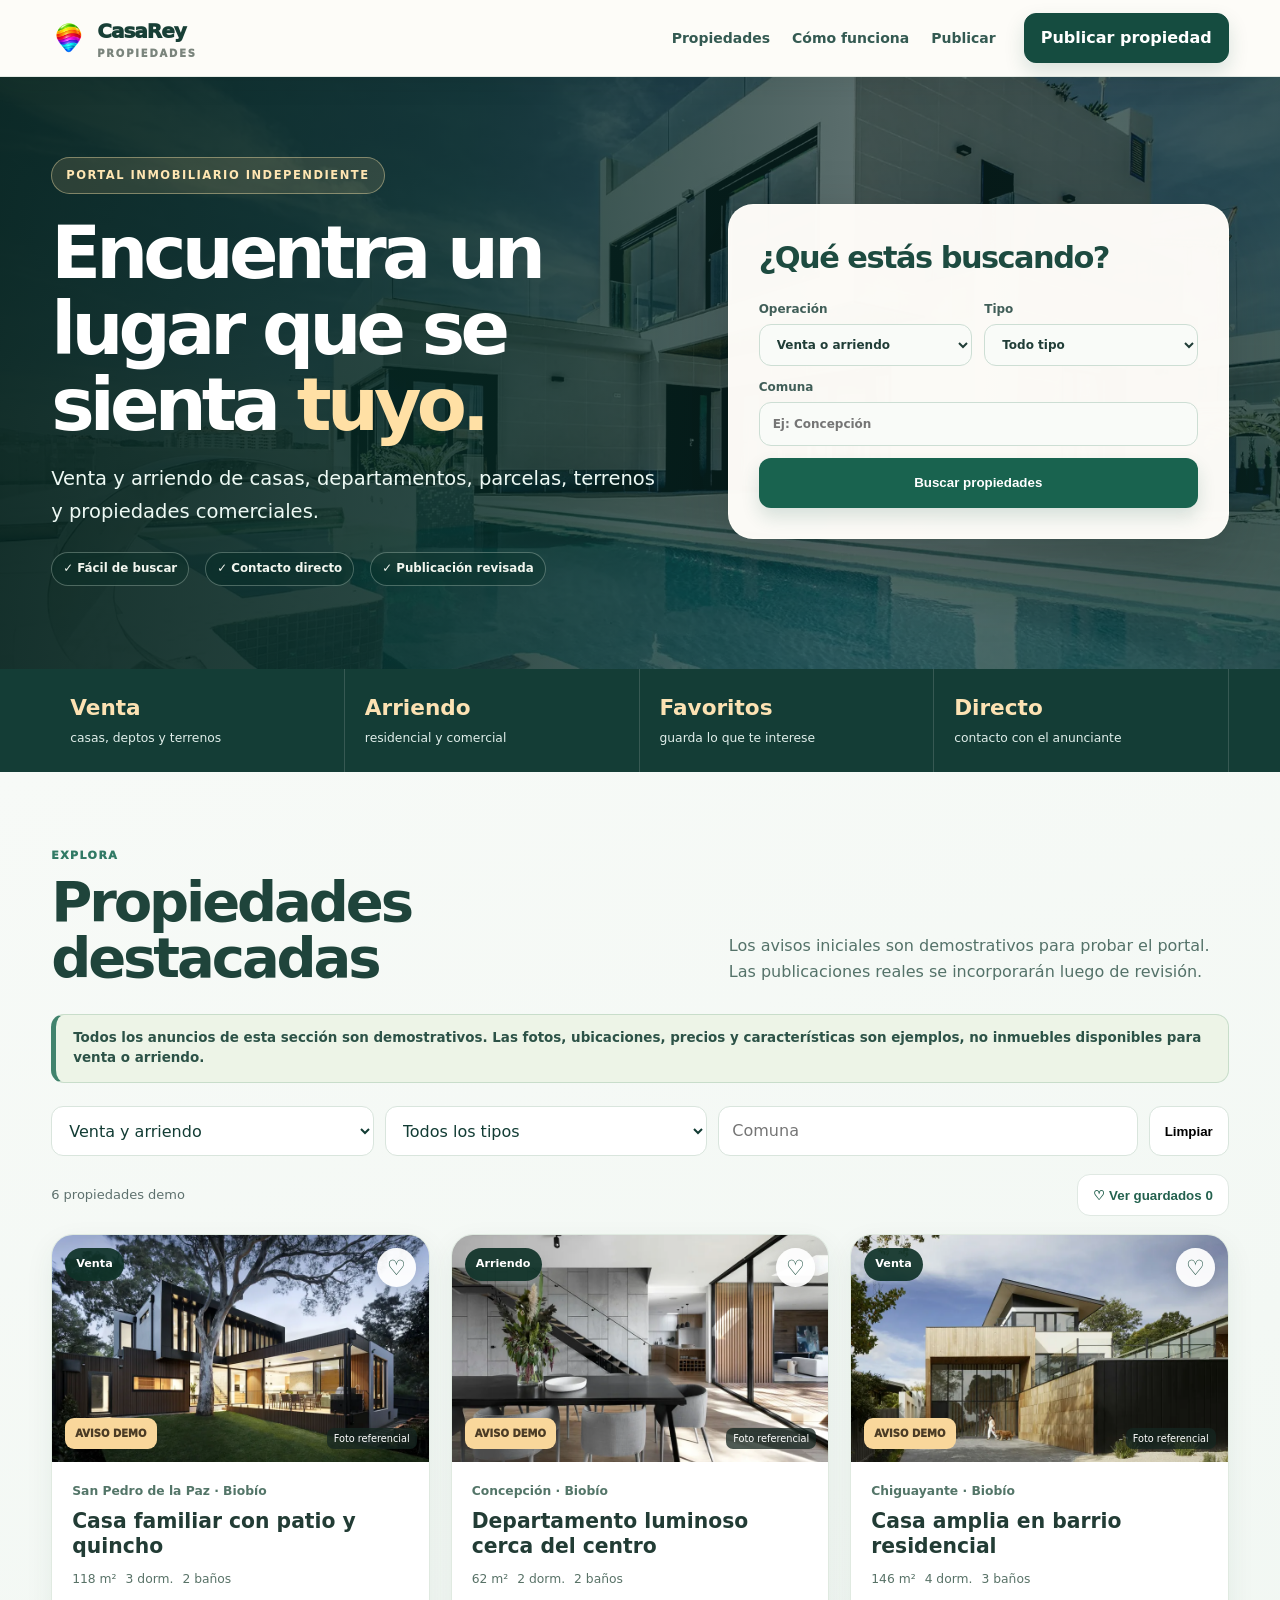
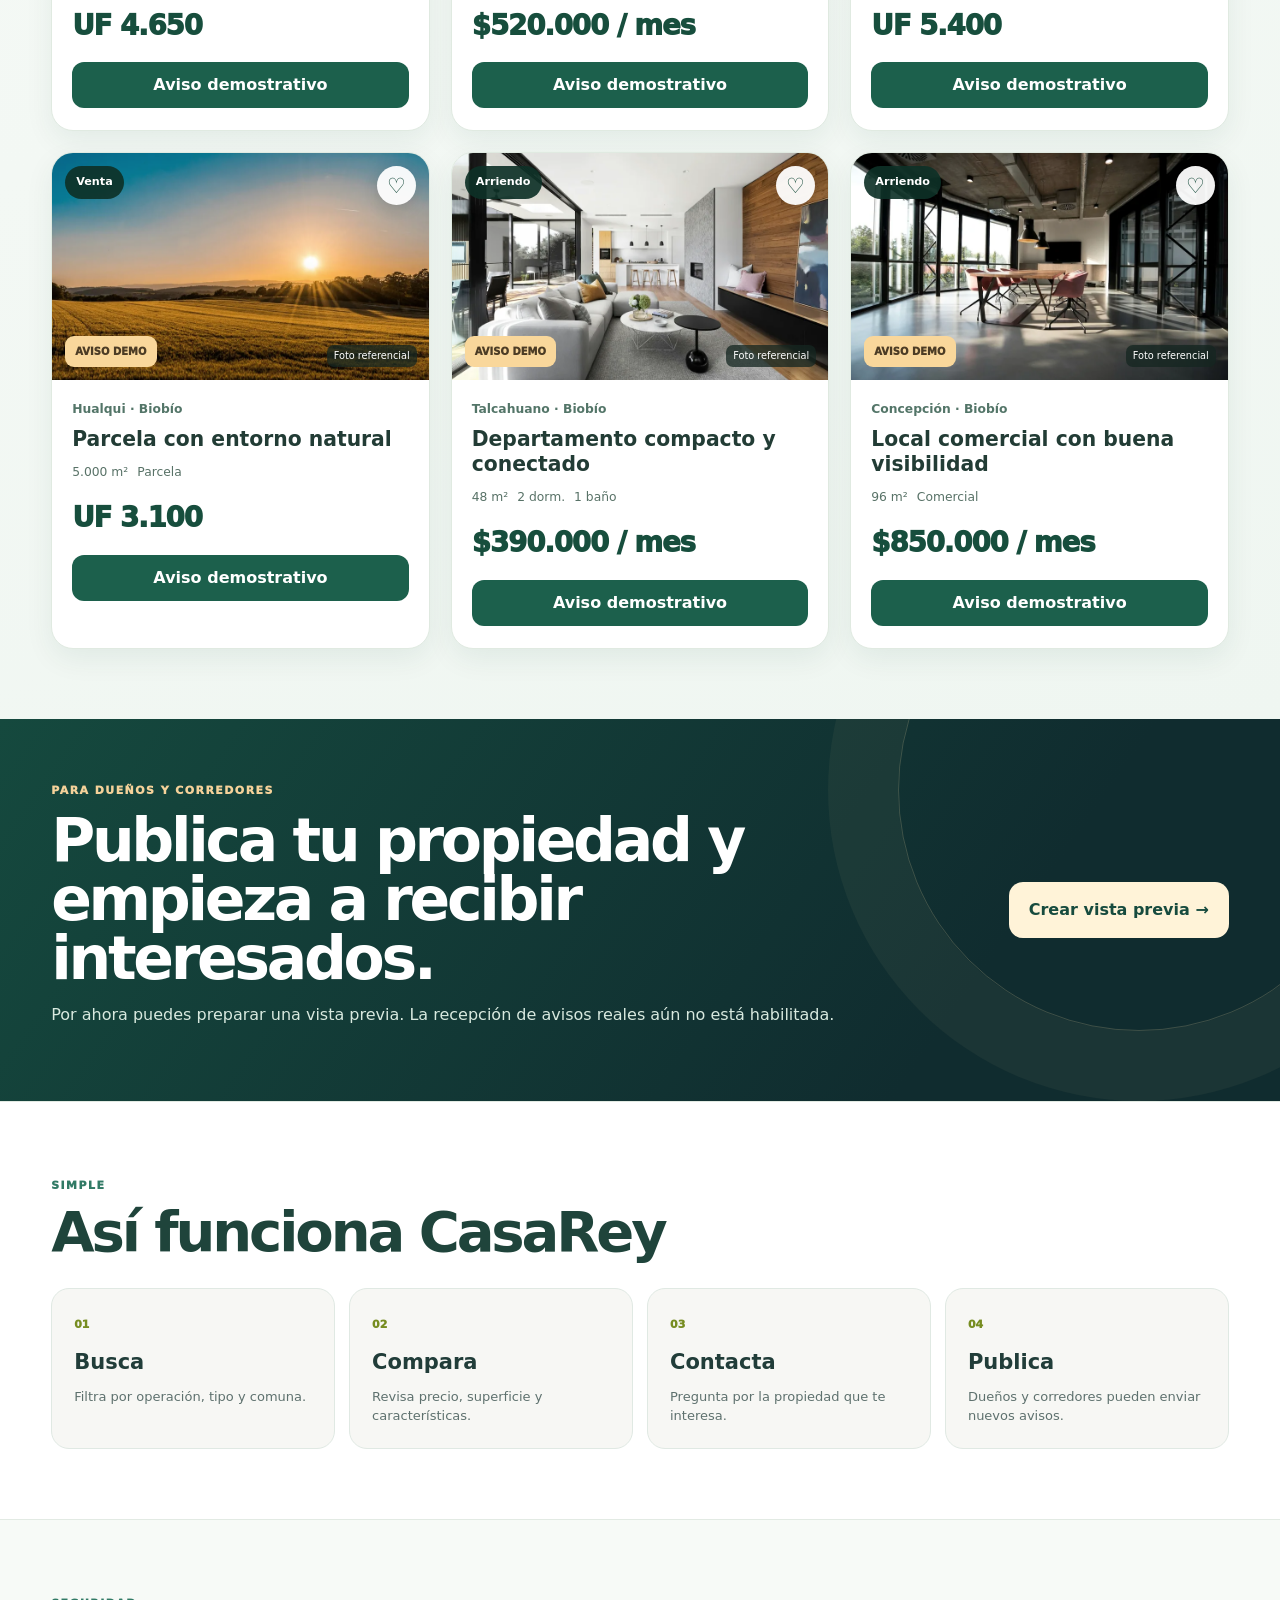
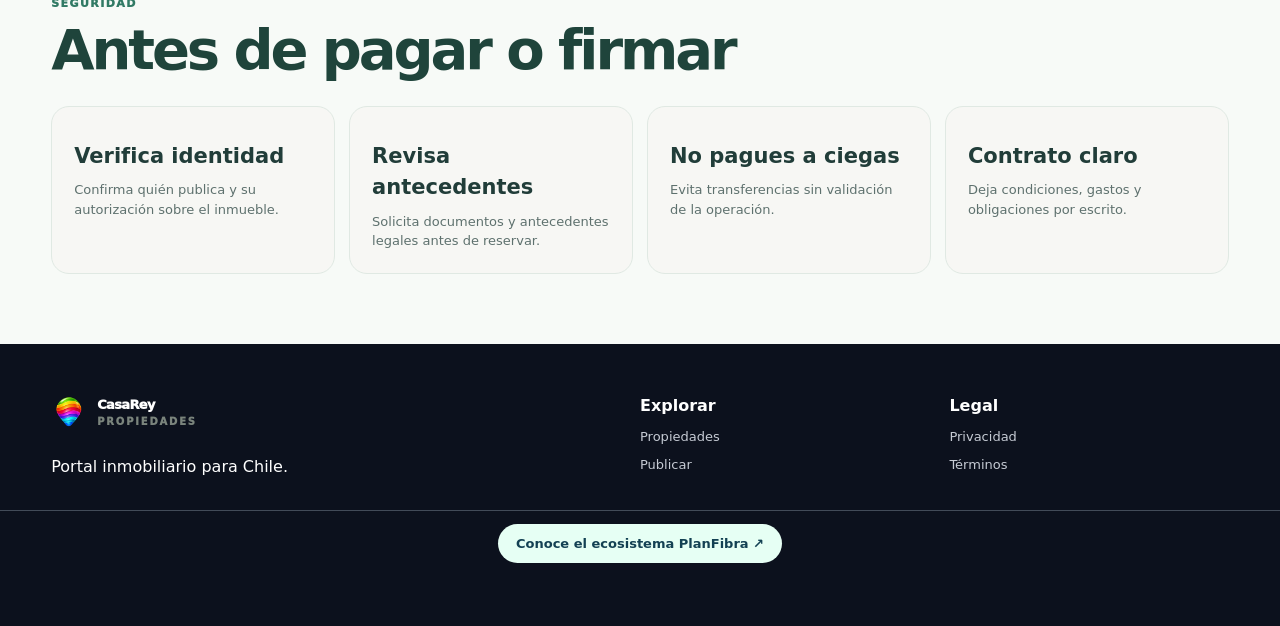
==== commit edfec245: "Actualiza logo y favicon oficial PlanFibra noviembre 2026" ====
--- a/index.html
+++ b/index.html
@@ -4,9 +4,9 @@
 <title>CasaRey | Casas, departamentos y arriendos en Chile</title>
 <meta name="description" content="Portal para buscar y publicar casas, departamentos, parcelas, terrenos y propiedades comerciales en venta o arriendo.">
 <link rel="canonical" href="https://propiedades.planfibra.cl/"><meta name="robots" content="index,follow,max-image-preview:large">
-<link rel="icon" href="/assets/favicon.svg" type="image/svg+xml"><link rel="stylesheet" href="/assets/site.css?v=1">
-<link rel="stylesheet" href="/assets/casarey-n36-20261104/theme.css?v=20261104a"></head><body class="cr36-home">
-<header class="top"><div class="wrap nav"><a class="brand" href="/"><span class="mark">⌂</span><span>CasaRey<small>Propiedades</small></span></a><nav><a href="#propiedades">Propiedades</a><a href="#como">Cómo funciona</a><a href="/publicar/">Publicar</a></nav><a class="publish" href="/publicar/">Publicar propiedad</a></div></header>
+<link rel="icon" href="/assets/brand-20261107/favicon.ico?v=20261107" type="image/x-icon"><link rel="stylesheet" href="/assets/site.css?v=1">
+<link rel="stylesheet" href="/assets/casarey-n36-20261104/theme.css?v=20261104a"><link rel="apple-touch-icon" href="/assets/brand-20261107/icon-180.png?v=20261107"></head><body class="cr36-home">
+<header class="top"><div class="wrap nav"><a class="brand" href="/"><img src="/assets/brand-20261107/icono.png?v=20261107" width="36" height="36" alt="" aria-hidden="true" style="height:36px;width:36px;object-fit:contain;display:inline-block;vertical-align:middle;flex-shrink:0"><span>CasaRey<small>Propiedades</small></span></a><nav><a href="#propiedades">Propiedades</a><a href="#como">Cómo funciona</a><a href="/publicar/">Publicar</a></nav><a class="publish" href="/publicar/">Publicar propiedad</a></div></header>
 <main>
 <section class="hero"><div class="cr36-hero-photo" aria-hidden="true"><img src="/assets/casarey-n36-20261104/hero-casa.webp" width="1650" height="1100" alt="" fetchpriority="high" decoding="async"></div><div class="wrap heroGrid"><div><span class="eyebrow">Portal inmobiliario independiente</span><h1>Encuentra un lugar que se sienta <em>tuyo.</em></h1><p class="lead">Venta y arriendo de casas, departamentos, parcelas, terrenos y propiedades comerciales.</p><div class="trust"><span>✓ Fácil de buscar</span><span>✓ Contacto directo</span><span>✓ Publicación revisada</span></div></div>
 <aside class="heroPanel"><h2>¿Qué estás buscando?</h2><div class="searchGrid"><label>Operación<select id="heroOperation"><option value="">Venta o arriendo</option><option>Venta</option><option>Arriendo</option></select></label><label>Tipo<select id="heroType"><option value="">Todo tipo</option><option>Casa</option><option>Departamento</option><option>Parcela</option><option>Terreno</option><option>Comercial</option></select></label><label class="wide">Comuna<input id="heroCommune" placeholder="Ej: Concepción"></label><button class="primary wide" id="heroSearch">Buscar propiedades</button></div></aside></div></section>
@@ -25,7 +25,7 @@
 <section id="como" class="section alt"><div class="wrap"><div class="sectionHead"><div><span class="eyebrow">Simple</span><h2>Así funciona CasaRey</h2></div></div><div class="steps"><article><span>01</span><h3>Busca</h3><p>Filtra por operación, tipo y comuna.</p></article><article><span>02</span><h3>Compara</h3><p>Revisa precio, superficie y características.</p></article><article><span>03</span><h3>Contacta</h3><p>Pregunta por la propiedad que te interesa.</p></article><article><span>04</span><h3>Publica</h3><p>Dueños y corredores pueden enviar nuevos avisos.</p></article></div></div></section>
 <section class="section"><div class="wrap"><div class="sectionHead"><div><span class="eyebrow">Seguridad</span><h2>Antes de pagar o firmar</h2></div></div><div class="steps"><article><h3>Verifica identidad</h3><p>Confirma quién publica y su autorización sobre el inmueble.</p></article><article><h3>Revisa antecedentes</h3><p>Solicita documentos y antecedentes legales antes de reservar.</p></article><article><h3>No pagues a ciegas</h3><p>Evita transferencias sin validación de la operación.</p></article><article><h3>Contrato claro</h3><p>Deja condiciones, gastos y obligaciones por escrito.</p></article></div></div></section>
 </main>
-<footer><div class="wrap footerGrid"><div><a class="brand footerBrand" href="/"><span class="mark">⌂</span><span>CasaRey<small>Propiedades</small></span></a><p>Portal inmobiliario para Chile.</p></div><div><b>Explorar</b><a href="#propiedades">Propiedades</a><a href="/publicar/">Publicar</a></div><div><b>Legal</b><a href="/legal/privacidad/">Privacidad</a><a href="/legal/terminos/">Términos</a></div></div><div data-pf-eco-footer="20261016" style="grid-column:1/-1;width:100%;text-align:center;margin:15px auto 0;padding:13px 10px;border-top:1px solid rgba(180,195,210,.32)"><a href="https://planfibra.cl/ecosistema/" style="display:inline-block;padding:10px 18px;border-radius:90px;background:#e6fff4;color:#134153;text-decoration:none;font:700 13px/1.5 system-ui,Segoe UI,sans-serif">Conoce el ecosistema PlanFibra ↗</a></div></footer>
+<footer><div class="wrap footerGrid"><div><a class="brand footerBrand" href="/"><img src="/assets/brand-20261107/icono.png?v=20261107" width="36" height="36" alt="" aria-hidden="true" style="height:36px;width:36px;object-fit:contain;display:inline-block;vertical-align:middle;flex-shrink:0"><span>CasaRey<small>Propiedades</small></span></a><p>Portal inmobiliario para Chile.</p></div><div><b>Explorar</b><a href="#propiedades">Propiedades</a><a href="/publicar/">Publicar</a></div><div><b>Legal</b><a href="/legal/privacidad/">Privacidad</a><a href="/legal/terminos/">Términos</a></div></div><div data-pf-eco-footer="20261016" style="grid-column:1/-1;width:100%;text-align:center;margin:15px auto 0;padding:13px 10px;border-top:1px solid rgba(180,195,210,.32)"><a href="https://planfibra.cl/ecosistema/" style="display:inline-block;padding:10px 18px;border-radius:90px;background:#e6fff4;color:#134153;text-decoration:none;font:700 13px/1.5 system-ui,Segoe UI,sans-serif">Conoce el ecosistema PlanFibra ↗</a></div></footer>
 <script src="/assets/app.js?v=1" defer></script>
 <script src="https://planfibra.cl/assets/js/microsite-contract.js?v=20261017-unify1" defer></script>
 <script defer src="/assets/pf-propiedades-analytics.20261102.js"></script></body></html>
